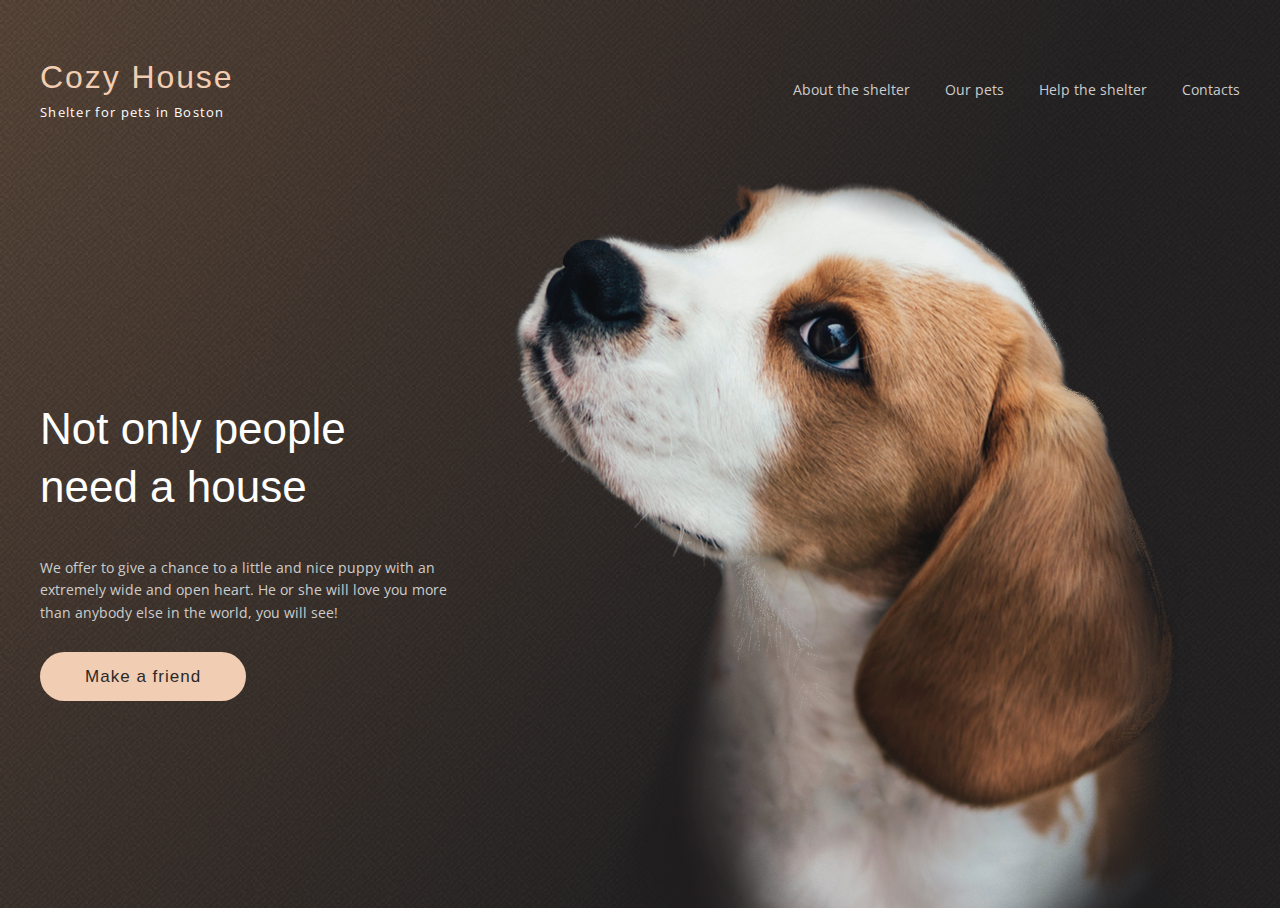
==== shelter/pages/main/index.html @ 11dc2fb2 "init: create basic working files and header" ====
<!DOCTYPE html>
<html lang="en">
<head>
    <meta charset="UTF-8">
    <meta http-equiv="X-UA-Compatible" content="IE=edge">
    <meta name="viewport" content="width=device-width, initial-scale=1.0">
    <title>Document</title>
    <link rel="stylesheet" href="css/main.css">
    <link href="https://fonts.googleapis.com/css2?family=Noto+Sans+Georgian&family=Open+Sans&display=swap" rel="stylesheet">
    <link rel="stylesheet" href="css/fonts/style.css">
    <link rel="stylesheet" href="css/fonts/georgia/georgia-regular.ttf">
</head>
<body>
    <main>
        <section class="header">
            <div class="container">
                <div class="header__up">
                    <div class="header__logo">
                        <h1 class="logo__up">
                            Cozy House
                        </h1>
                        <p>
                            Shelter for pets in Boston
                        </p>
                    </div>
                    <div class="header__nav-bar">
                        <ul class="nav-bar__items">
                            <li class="li__item"><a href="#" class="nav-bar__item">About the shelter</a></li>
                            <li class="li__item"><a href="#" class="nav-bar__item">Our pets</a></li>
                            <li class="li__item"><a href="#" class="nav-bar__item">Help the shelter</a></li>
                            <li class="li__item"><a href="#" class="nav-bar__item reset">Contacts</a></li>
                        </ul>
                    </div>
                </div>
                <div class="header__down">
                    <div class="header__down-left">
                        <h2 class="header__title">
                            Not only people<br> need a house
                        </h2>
                        <div class="header__content">
                            We offer to give a chance to a little and nice puppy with an extremely wide and open heart. He or she will love you more than anybody else in the world, you will see!
                        </div>
                        <div class="header__button">
                            <a href="#" class="header__button-link">
                                Make a friend
                            </a>
                        </div>
                    </div>
                    <div class="header__down-right">
                        <img src="img/main__dog.png" alt="">
                    </div>
                </div>
            </div>
        </section>
    </main>    
<script src="js/script.js"></script>
</body>
</html>
---- shelter/pages/main/css/main.css ----
/* Указываем box sizing */
*,
*::before,
*::after {
  box-sizing: border-box;
}

/* Убираем внутренние отступы */
ul[class],
ol[class] {
  padding: 0;
}
a {
    text-decoration: none;
}
ul li{
  list-style:none;
  padding: 0;
  margin: 0;
}

/* Убираем внешние отступы */
body,
h1,
h2,
h3,
h4,
p,
ul[class],
ol[class],
li,
figure,
figcaption,
blockquote,
dl,
dd {
  margin: 0;
}

/* Выставляем основные настройки по-умолчанию для body */
body {
  min-height: 100vh;
  scroll-behavior: smooth;
  text-rendering: optimizeSpeed;
  line-height: 1.5;
  min-width:320px;
  font-family: 'Open Sans', sans-serif;
  font-weight: 400;
  font-size: 15px;
}

/* Удаляем стандартную стилизацию для всех ul и il, у которых есть атрибут class*/
ul[class],
ol[class] {
  list-style: none;
}

/* Элементы a, у которых нет класса, сбрасываем до дефолтных стилей */
a:not([class]) {
  text-decoration-skip-ink: auto;
}

/* Упрощаем работу с изображениями */
img {
  max-width: 100%;
  display: block;
}

/* Указываем понятную периодичность в потоке данных у article*/
article > * + * {
  margin-top: 1em;
}

/* Наследуем шрифты для инпутов и кнопок */
input,
button,
textarea,
select {
  font: inherit;
}

*{padding:0;margin:0;border:0;}
*,*:before,*:after{-moz-box-sizing:border-box;-webkit-box-sizing:border-box;box-sizing:border-box;}
:focus,:active{outline:none;}
a:focus,a:active{outline:none;}
nav,footer,header,aside{display:block;}
html,body{height:100%;width:100%;font-size:100%;line-height:1;font-size:14px;-ms-text-size-adjust:100%;-moz-text-size-adjust:100%;-webkit-text-size-adjust:100%;}
input,button,textarea{font-family:inherit;}
input::-ms-clear{display:none;}
button{cursor:pointer;}
button::-moz-focus-inner{padding:0;border:0;}
a,a:visited{text-decoration:none;}
a:hover{text-decoration:none;}
ul li{list-style:none;}
img{vertical-align:top;}
h1,h2,h3,h4,h5,h6{font-size:inherit;font-weight:inherit;}
@font-face {
  font-family: 'Georgia';
  src: url(/shelter/pages/main/css/fonts/georgia/georgia-regular.ttf) format('ttf');
  font-weight: 400;
}
.header {
  background: url(../img/start-screen-gradient-background.png) no-repeat center;
  width: 100%;
  -moz-background-size: 100%;
  -webkit-background-size: 100%;
  -o-background-size: 100%;
  background-size: 100% 100%;
}
.container {
  max-width: 1280px;
  margin: 0 auto;
  padding: 0px 40px;
}
.header__up {
  display: flex;
  align-items: center;
  justify-content: space-between;
  padding-top: 60px;
}
.header__logo {
font-size: 13px;
letter-spacing: 0.1em;
line-height: 15px;
color: #fff;
}
h1 {
  padding-bottom: 10px;
}
.logo__up {
  color: #F1CDB3;
  letter-spacing: 0.06em;
  font-size: 32px;
  font-family: 'Georgia', sans-serif;
  line-height: 110%;
}
.header__nav-bar {
}
.nav-bar__item {
  color: #CDCDCD;
  line-height: 24px;
}
.nav-bar__item:hover {
  color: #FAFAFA;
  border-bottom: 1px solid #F1CDB3;
}
.li__item {
  margin-right: 35px;
}
.li__item:last-child {
  margin-right: 0px;
}
.nav-bar__items {
  display: flex;
}
.header__down {
  margin-top: 60px;
  display: flex;
  justify-content: space-between;
  align-items: center;
}
.header__down-left {
  padding-right: 42px;
}
.header__title {
  line-height: 130%;
  color: #fff;
  font-size: 44px;
  font-family: 'Georgia', sans-serif;
}
.header__content {
  color: #CDCDCD;
  line-height: 160%;
  padding: 42px 0px;
}
.header__button-link {
  background-color: #F1CDB3;
  border-radius: 100px;
  padding: 15px 45px;
  font-family: 'Georgia', sans-serif;
  color: #292929;
  font-size: 17px;
  line-height: 130%;
  letter-spacing: 0.06em;
  cursor: pointer;
}
.header__button-link:hover {
  background: #FDDCC4;
}
.header__down-right {
  min-width: 728px;
}
---- shelter/pages/main/css/fonts/style.css ----
@font-face {
  font-family: 'icomoon';
  src:  url('../fonts/icomoon.eot?b6atkm');
  src:  url('../fonts/icomoon.eot?b6atkm#iefix') format('embedded-opentype'),
    url('../fonts/icomoon.ttf?b6atkm') format('truetype'),
    url('../fonts/icomoon.woff?b6atkm') format('woff'),
    url('../fonts/icomoon.svg?b6atkm#icomoon') format('svg');
  font-weight: normal;
  font-style: normal;
  font-display: block;
}

[class^="icon-"]::before, [class*=" icon-"]::before {
  /* use !important to prevent issues with browser extensions that change fonts */
  font-family: 'icomoon' !important;
  speak: never;
  font-style: normal;
  font-weight: normal;
  font-variant: normal;
  text-transform: none;
  line-height: 1;

  /* Better Font Rendering =========== */
  -webkit-font-smoothing: antialiased;
  -moz-osx-font-smoothing: grayscale;
}

.icon-icon-email:before {
  content: "\e900";
  color: #f1cdb3;
}
.icon-icon-marker:before {
  content: "\e901";
  color: #f1cdb3;
}
.icon-icon-phone:before {
  content: "\e902";
  color: #f1cdb3;
}
.icon-fifth:before {
  content: "\e903";
  color: #f1cdb3;
}
.icon-first:before {
  content: "\e904";
  color: #f1cdb3;
}
.icon-four:before {
  content: "\e905";
  color: #f1cdb3;
}
.icon-nine:before {
  content: "\e906";
  color: #f1cdb3;
}
.icon-second:before {
  content: "\e907";
  color: #f1cdb3;
}
.icon-seven:before {
  content: "\e908";
  color: #f1cdb3;
}
.icon-six:before {
  content: "\e909";
  color: #f1cdb3;
}
.icon-third:before {
  content: "\e90a";
  color: #f1cdb3;
}
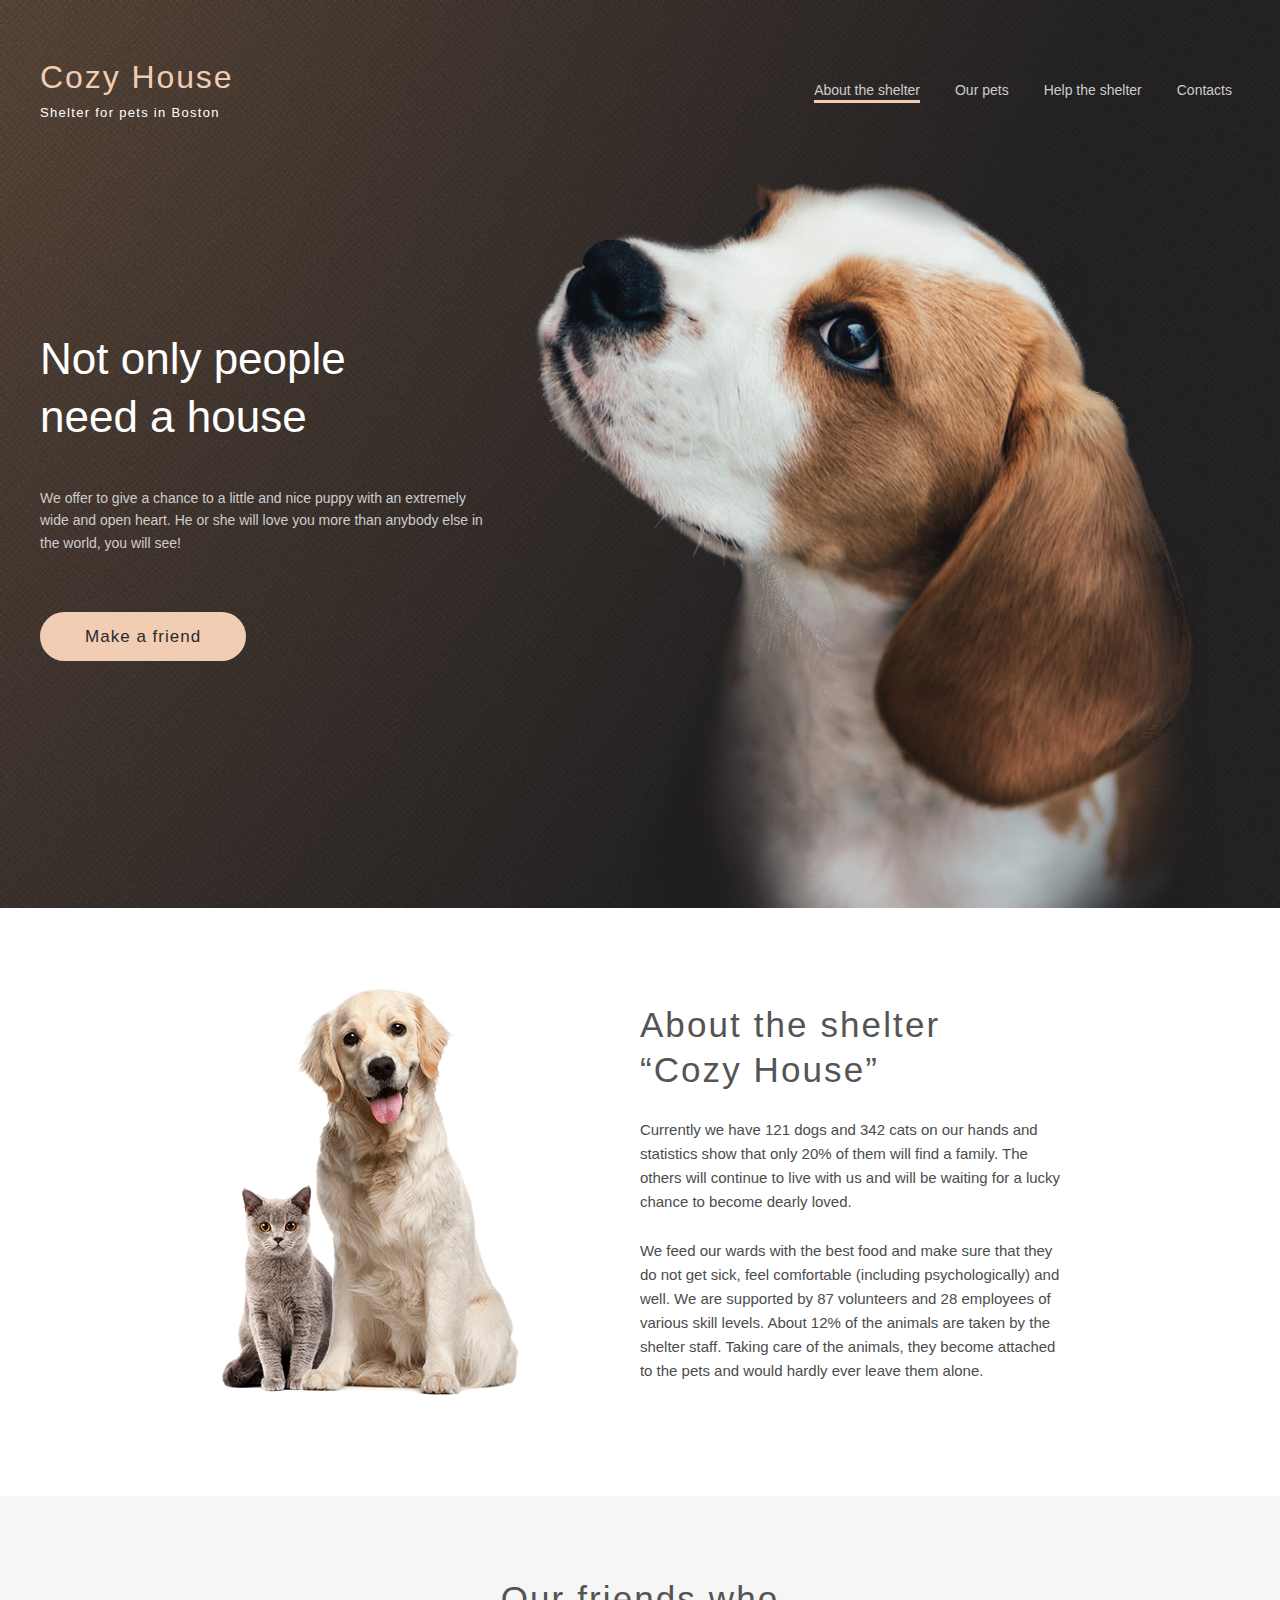
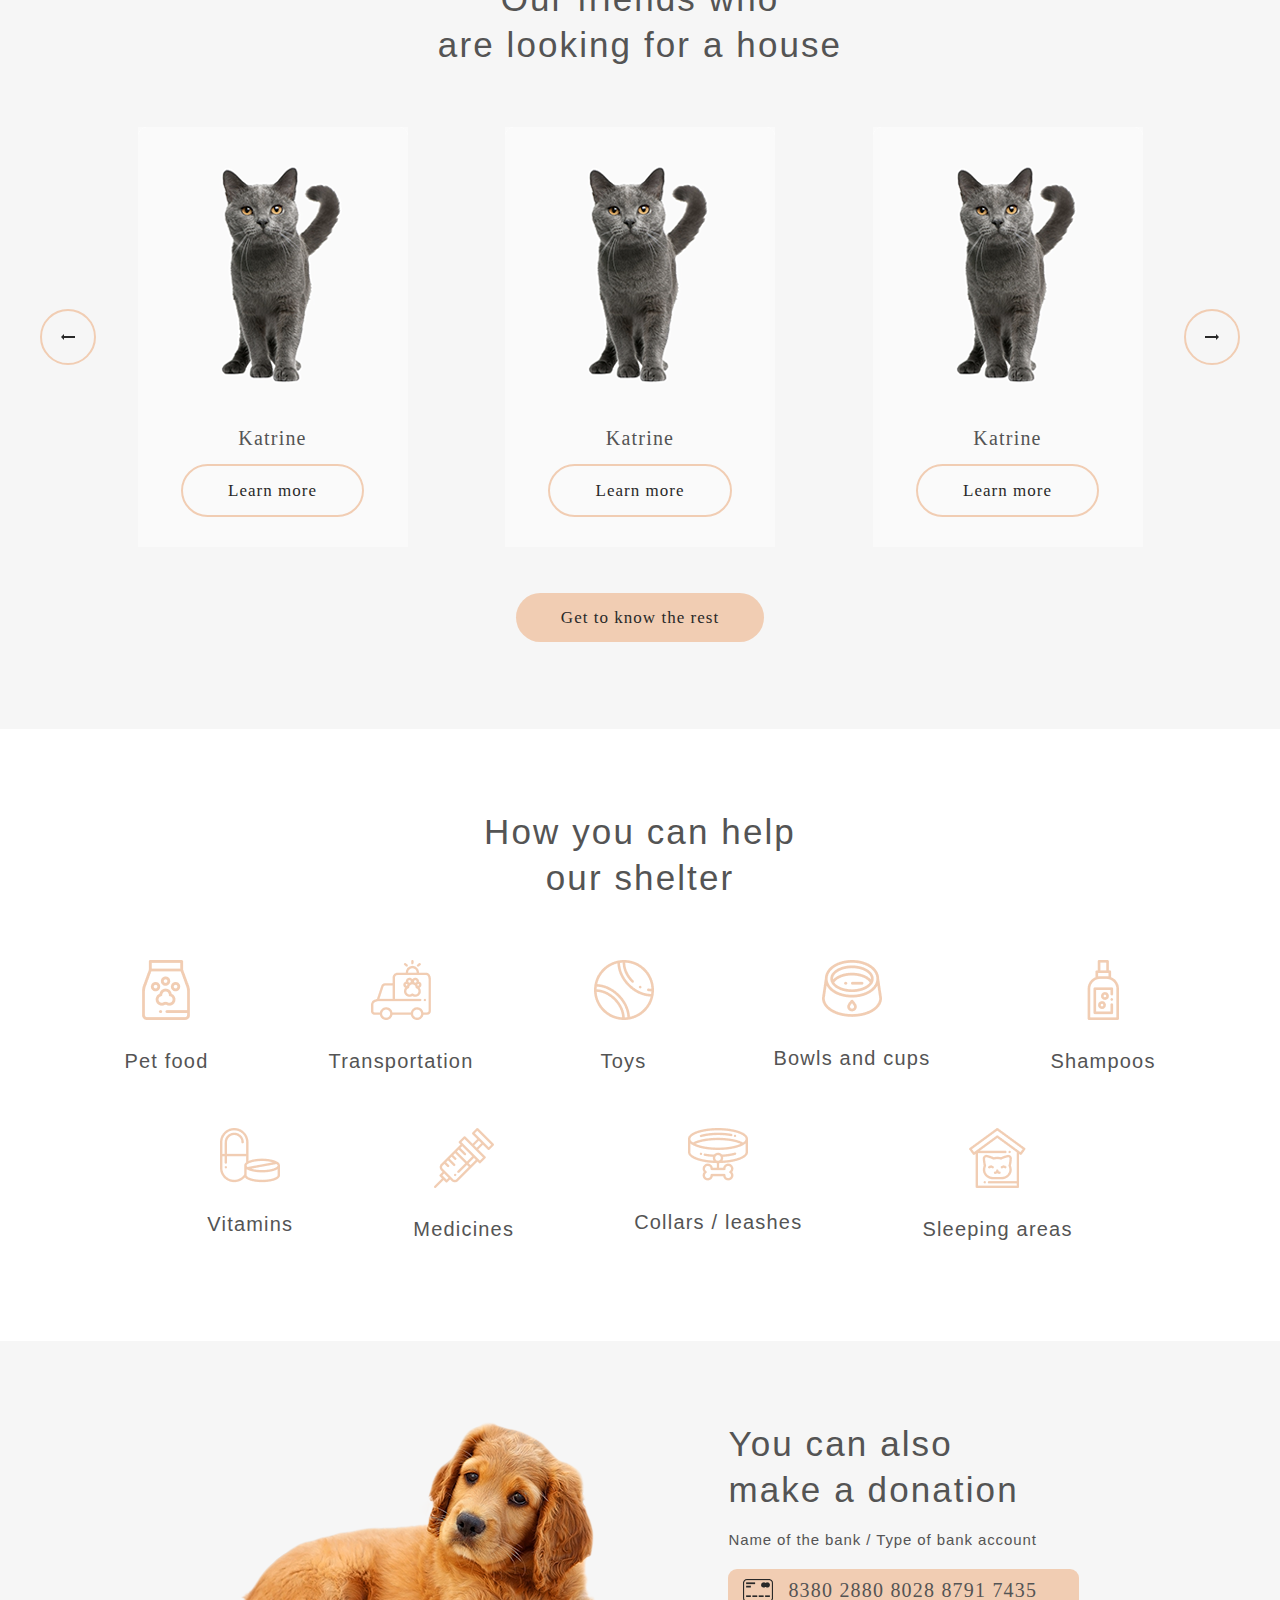
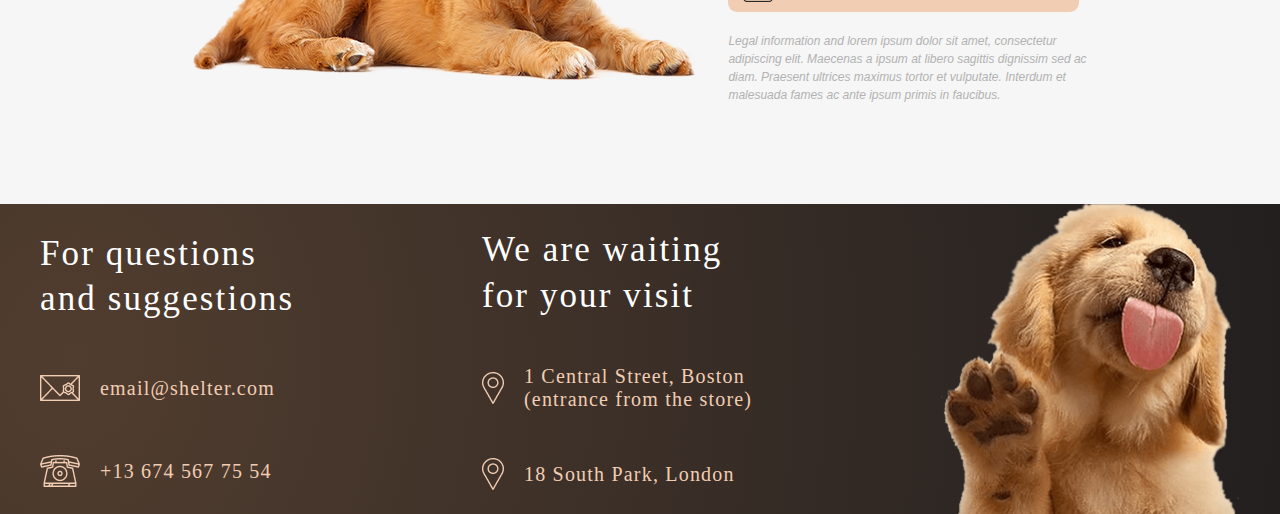
==== commit abc004b2: "feat: add basic page layout" ====
--- a/shelter/pages/main/index.html
+++ b/shelter/pages/main/index.html
@@ -7,8 +7,8 @@
     <title>Document</title>
     <link rel="stylesheet" href="css/main.css">
     <link href="https://fonts.googleapis.com/css2?family=Noto+Sans+Georgian&family=Open+Sans&display=swap" rel="stylesheet">
-    <link rel="stylesheet" href="css/fonts/style.css">
     <link rel="stylesheet" href="css/fonts/georgia/georgia-regular.ttf">
+    <link rel="stylesheet" href="css/fonts/arial/arial-regular.ttf">
 </head>
 <body>
     <main>
@@ -16,19 +16,21 @@
             <div class="container">
                 <div class="header__up">
                     <div class="header__logo">
-                        <h1 class="logo__up">
-                            Cozy House
-                        </h1>
-                        <p>
-                            Shelter for pets in Boston
-                        </p>
+                        <a href="index.html">
+                            <h1 class="logo__up">
+                                Cozy House
+                            </h1>
+                            <p class="logo__bottom">
+                                Shelter for pets in Boston
+                            </p>
+                        </a>
                     </div>
                     <div class="header__nav-bar">
                         <ul class="nav-bar__items">
-                            <li class="li__item"><a href="#" class="nav-bar__item">About the shelter</a></li>
+                            <li class="li__item"><a href="index.html" class="nav-bar__item first">About the shelter</a></li>
                             <li class="li__item"><a href="#" class="nav-bar__item">Our pets</a></li>
-                            <li class="li__item"><a href="#" class="nav-bar__item">Help the shelter</a></li>
-                            <li class="li__item"><a href="#" class="nav-bar__item reset">Contacts</a></li>
+                            <li class="li__item"><a href="#help" class="nav-bar__item">Help the shelter</a></li>
+                            <li class="li__item"><a href="#footer" class="nav-bar__item reset">Contacts</a></li>
                         </ul>
                     </div>
                 </div>
@@ -41,7 +43,7 @@
                             We offer to give a chance to a little and nice puppy with an extremely wide and open heart. He or she will love you more than anybody else in the world, you will see!
                         </div>
                         <div class="header__button">
-                            <a href="#" class="header__button-link">
+                            <a href="#our-friends" class="header__button-link">
                                 Make a friend
                             </a>
                         </div>
@@ -52,7 +54,228 @@
                 </div>
             </div>
         </section>
-    </main>    
+        <section class="about">
+            <div class="container">
+                <div class="about__wrapper">
+                    <div class="about__left">
+                        <img src="img/about__dog.png" alt="">
+                    </div>
+                    <div class="about__right">
+                        <h3 class="about__title">
+                            About the shelter<br> “Cozy House”
+                        </h3>
+                        <div class="about__first-text text">
+                            Currently we have 121 dogs and 342 cats on our hands and<br>
+                             statistics show that only 20% of them will find a family. The<br>
+                             others will continue to live with us and will be waiting for a lucky<br>
+                              chance to become dearly loved.
+                        </div>
+                        <div class="about__second-text text">
+                            We feed our wards with the best food and make sure that they<br>
+                             do not get sick, feel comfortable (including psychologically) and<br>
+                              well. We are supported by 87 volunteers and 28 employees of<br>
+                               various skill levels. About 12% of the animals are taken by the<br>
+                                shelter staff. Taking care of the animals, they become attached<br>
+                                to the pets and would hardly ever leave them alone.
+                        </div>
+                    </div>
+                </div>
+            </div>
+        </section>
+        <section class="our-friends" id="our-friends">
+            <div class="container">
+                <h3 class="our-friends__title">
+                    Our friends who<br>
+                    are looking for a house
+                </h3>
+                <div class="our-friends__slider">
+                    <div class="arrow-right">
+                        <img src="img/Arrow-left.png" alt="">
+                    </div>
+                    <div class="arrow-left">
+                        <img src="img/Arrow-left.png" alt="">
+                    </div>
+                    <div class="slider__item">
+                        <img src="img/slider/slider__elem-cat.png" alt="">
+                        <p class="slider__name">
+                            Katrine
+                        </p>
+                        <div class="slider__button-wrapper">
+                            <a href="#" class="slider__button">Learn more</a>
+                        </div>
+                    </div>
+                    <div class="slider__item">
+                        <img src="img/slider/slider__elem-cat.png" alt="">
+                        <p class="slider__name">
+                            Katrine
+                        </p>
+                        <div class="slider__button-wrapper">
+                            <a href="#" class="slider__button">Learn more</a>
+                        </div>
+                    </div>
+                    <div class="slider__item">
+                        <img src="img/slider/slider__elem-cat.png" alt="">
+                        <p class="slider__name">
+                            Katrine
+                        </p>
+                        <div class="slider__button-wrapper">
+                            <a href="#" class="slider__button">Learn more</a>
+                        </div>
+                    </div>
+                </div>
+                <div class="our-friends__button">
+                    <a href="#" class="our-friends__button-custom">Get to know the rest</a>
+                </div>
+            </div>
+        </section>
+        <section class="help" id="help">
+            <div class="container">
+                <h3 class="help__title">
+                    How you can help<br>
+                    our shelter
+                </h3>
+                <div class="help__grid-items">
+                    <div class="help__grid-item">
+                        <div class="help__item">
+                            <img src="img/grid__items/1.png" alt="">
+                        </div>
+                        <div class="help__text">
+                            Pet food
+                        </div>
+                    </div>
+                    <div class="help__grid-item">
+                        <div class="help__item">
+                            <img src="img/grid__items/2.png" alt="">
+                        </div>
+                        <div class="help__text">
+                            Transportation
+                        </div>
+                    </div>
+                    <div class="help__grid-item">
+                        <div class="help__item">
+                            <img src="img/grid__items/3.png" alt="">
+                        </div>
+                        <div class="help__text">
+                            Toys
+                        </div>
+                    </div>
+                    <div class="help__grid-item">
+                        <div class="help__item">
+                            <img src="img/grid__items/4.png" alt="">
+                        </div>
+                        <div class="help__text">
+                            Bowls and cups
+                        </div>
+                    </div>
+                    <div class="help__grid-item">
+                        <div class="help__item">
+                            <img src="img/grid__items/5.png" alt="">
+                        </div>
+                        <div class="help__text">
+                            Shampoos
+                        </div>
+                    </div>
+                    <div class="help__grid-item">
+                        <div class="help__item">
+                            <img src="img/grid__items/6.png" alt="">
+                        </div>
+                        <div class="help__text">
+                            Vitamins
+                        </div>
+                    </div>
+                    <div class="help__grid-item">
+                        <div class="help__item">
+                            <img src="img/grid__items/7.png" alt="">
+                        </div>
+                        <div class="help__text">
+                            Medicines
+                        </div>
+                    </div>
+                    <div class="help__grid-item">
+                        <div class="help__item">
+                            <img src="img/grid__items/8.png" alt="">
+                        </div>
+                        <div class="help__text">
+                            Collars / leashes
+                        </div>
+                    </div>
+                    <div class="help__grid-item">
+                        <div class="help__item">
+                            <img src="img/grid__items/9.png" alt="">
+                        </div>
+                        <div class="help__text">
+                            Sleeping areas
+                        </div>
+                    </div>
+                </div>
+            </div>
+        </section>
+        <section class="addition">
+            <div class="container">
+                <div class="addition__wrapper">
+                    <div class="addition__left">
+                        <img src="img/donation__dog.png" alt="">
+                    </div>
+                    <div class="addition__right">
+                        <h3 class="addition__title">
+                            You can also<br>
+                             make a donation
+                        </h3>
+                        <div class="addition__bank-name">
+                            Name of the bank / Type of bank account
+                        </div>
+                        <div class="addition__card-number">
+                            <img src="img/credit-card.png" alt="">
+                            <a href="##" class="credit-card">8380 2880 8028 8791 7435</a>
+                        </div>
+                        <div class="addition__bottom">
+                            Legal information and lorem ipsum dolor sit amet, consectetur<br>
+                             adipiscing elit. Maecenas a ipsum at libero sagittis dignissim sed ac<br>
+                              diam. Praesent ultrices maximus tortor et vulputate. Interdum et<br>
+                               malesuada fames ac ante ipsum primis in faucibus.
+                        </div>
+                    </div>
+                </div>
+            </div>
+        </section>
+    </main>   
+    <footer>
+        <div class="footer__container" id="footer">
+            <div class="container">
+                <div class="footer__wrapper">
+                    <div class="footer__left">
+                        <h3 class="footer__left-title">
+                            For questions<br> and suggestions
+                        </h3>
+                        <div class="footer__left-email">
+                            <a href="mailto:email@shelter.com"><img src="img/footer/mail.png" alt=""></a>
+                            <a href="mailto:email@shelter.com" class="footer__mail">email@shelter.com</a>
+                        </div>
+                        <div class="footer__left-phone">
+                            <a href="tel:+136745677554"><img src="img/footer/phone.png" alt=""></a>
+                            <a href="tel:+136745677554" class="footer__phone-number">+13 674 567 75 54</a>
+                        </div>
+                    </div>
+                    <div class="footer__center">
+                        <h3 class="footer__left-title">
+                            We are waiting<br> for your visit
+                        </h3>
+                        <div class="footer__center-location">
+                            <a href="https://www.google.com.ua/maps/place/36179+%D0%91%D0%B5%D0%B1%D1%80%D0%B0,+%D0%93%D0%B5%D1%80%D0%BC%D0%B0%D0%BD%D0%B8%D1%8F/@50.9766689,9.7423134,12z/data=!3m1!4b1!4m5!3m4!1s0x47a4aa35ad3b3069:0x822942ff510ea21d!8m2!3d50.9688842!4d9.7973417?hl=ru"><img src="img/footer/pin.png" alt=""></a>
+                            <a href="https://www.google.com.ua/maps/place/36179+%D0%91%D0%B5%D0%B1%D1%80%D0%B0,+%D0%93%D0%B5%D1%80%D0%BC%D0%B0%D0%BD%D0%B8%D1%8F/@50.9766689,9.7423134,12z/data=!3m1!4b1!4m5!3m4!1s0x47a4aa35ad3b3069:0x822942ff510ea21d!8m2!3d50.9688842!4d9.7973417?hl=ru" class="footer__location">1 Central Street, Boston<br> (entrance from the store)</a>
+                        </div>
+                        <div class="footer__center-location">
+                            <a href="https://www.google.com.ua/maps/place/36179+%D0%91%D0%B5%D0%B1%D1%80%D0%B0,+%D0%93%D0%B5%D1%80%D0%BC%D0%B0%D0%BD%D0%B8%D1%8F/@50.9766689,9.7423134,12z/data=!3m1!4b1!4m5!3m4!1s0x47a4aa35ad3b3069:0x822942ff510ea21d!8m2!3d50.9688842!4d9.7973417?hl=ru"><img src="img/footer/pin.png" alt=""></a>
+                            <a href="https://www.google.com.ua/maps/place/36179+%D0%91%D0%B5%D0%B1%D1%80%D0%B0,+%D0%93%D0%B5%D1%80%D0%BC%D0%B0%D0%BD%D0%B8%D1%8F/@50.9766689,9.7423134,12z/data=!3m1!4b1!4m5!3m4!1s0x47a4aa35ad3b3069:0x822942ff510ea21d!8m2!3d50.9688842!4d9.7973417?hl=ru" class="footer__location">18 South Park, London </a>
+                        </div>
+                    </div>
+                    <div class="footer__right">
+                        <img src="img/footer/footer__dog.png" alt="">
+                    </div>
+                </div>
+            </div>
+        </div>
+    </footer> 
 <script src="js/script.js"></script>
 </body>
 </html>--- a/shelter/pages/main/css/main.css
+++ b/shelter/pages/main/css/main.css
@@ -44,7 +44,7 @@
   text-rendering: optimizeSpeed;
   line-height: 1.5;
   min-width:320px;
-  font-family: 'Open Sans', sans-serif;
+  font-family: 'Arial', sans-serif;
   font-weight: 400;
   font-size: 15px;
 }
@@ -99,6 +99,11 @@
   src: url(/shelter/pages/main/css/fonts/georgia/georgia-regular.ttf) format('ttf');
   font-weight: 400;
 }
+@font-face {
+  font-family: 'Arial';
+  src: url(/shelter/pages/main/css/fonts/arial/arial-regular.ttf) format('ttf');
+  font-weight: 400;
+}
 .header {
   background: url(../img/start-screen-gradient-background.png) no-repeat center;
   width: 100%;
@@ -119,6 +124,11 @@
   padding-top: 60px;
 }
 .header__logo {
+
+cursor: pointer;
+}
+.logo__bottom {
+  font-family: 'Arial', sans-serif;
 font-size: 13px;
 letter-spacing: 0.1em;
 line-height: 15px;
@@ -135,15 +145,21 @@
   line-height: 110%;
 }
 .header__nav-bar {
+  margin-right: 8px;
 }
 .nav-bar__item {
   color: #CDCDCD;
   line-height: 24px;
+  padding-bottom: 2px;
 }
 .nav-bar__item:hover {
   color: #FAFAFA;
-  border-bottom: 1px solid #F1CDB3;
-}
+  border-bottom: 3px solid #F1CDB3;
+}
+.first {
+  border-bottom: 3px solid #F1CDB3;
+}
+
 .li__item {
   margin-right: 35px;
 }
@@ -161,6 +177,7 @@
 }
 .header__down-left {
   padding-right: 42px;
+  margin-bottom: 110px;
 }
 .header__title {
   line-height: 130%;
@@ -186,7 +203,285 @@
 }
 .header__button-link:hover {
   background: #FDDCC4;
+  transition: 0.5s ease-out;
+}
+.header__button {
+  padding-top: 30px;
 }
 .header__down-right {
   min-width: 728px;
+  margin-right: -20px;
+}
+
+/* section about */
+.about {
+  padding-top: 80px;
+  padding-bottom: 100px;
+}
+
+.about__wrapper {
+  display: flex;
+  justify-content: center;
+    align-items: center;
+}
+h3 {
+  font-size: 35px;
+  letter-spacing: 0.06em;
+  line-height: 130%;
+  color: #545454;
+  font-family: 'Georgia', sans-serif;
+}
+.about__left {
+  margin-right: 120px;
+}
+.about__right {
+}
+.about__title {
+  margin-bottom: 25px;
+}
+.text {
+  font-size: 15px;
+  line-height: 160%;
+  color: #4C4C4C;
+} 
+.about__first-text {
+  padding-bottom: 25px;
+}
+.about__second-text {
+}
+
+/* help */
+.help {
+  padding: 80px 0px 100px 0px;
+  text-align: center;
+}
+.container {
+}
+.help__title {
+  padding-bottom: 60px;
+}
+.help__grid-items {
+  display: flex;
+  flex-wrap: wrap;
+  justify-content: center;
+  column-gap: 120px;
+  row-gap: 55px;
+}
+.help__grid-item {
+  display: flex;
+  flex-direction: column;
+  align-items: center;
+}
+.help__item {
+  padding-bottom: 30px;
+}
+.help__text {
+  font-family: 'Georgia', sans-serif;
+  font-size: 20px;
+  color: #545454;
+  line-height: 115%;
+  letter-spacing: 0.06em;
+}
+/* addition */
+.addition {
+  padding: 80px 0px 100px 0px;
+  background-color: #F6F6F6;
+}
+.addition__wrapper {
+  display: flex;
+  justify-content: center;
+}
+.addition__left {
+  margin-right: 30px;
+  min-width: 505px;
+}
+.addition__right {
+}
+.addition__title {
+  margin-bottom: 20px;
+}
+.addition__bank-name {
+  letter-spacing: 0.06em;
+  color: #545454;
+  font-size: 15px;
+line-height: 110%;
+font-family: 'Georgia', sans-serif;
+margin-bottom: 20px;
+}
+.addition__card-number {
+  display: flex;
+  align-items: center;
+  background-color: #F1CDB3;
+  border-radius: 9px;
+  padding: 10px 15px;
+  max-width: 351px;
+}
+.credit-card {
+  letter-spacing: 0.06em;
+  color: #545454;
+  font-family: 'Georgia';
+  margin-left: 15px;
+  font-size: 20px;
+}
+.addition__bottom {
+  font-style: italic;
+  color: #B2B2B2;
+  margin-top: 20px;
+  font-size: 12px;
+line-height: 18px;
+}
+/* footer */
+.footer__container {
+  background: url(noise_lines_transparent@2X.png), radial-gradient(110.67% 538.64% at 5.73% 50%, #513D2F 0%, #1A1A1C 100%) /* warning: gradient uses a rotation that is not supported by CSS and may not behave as expected */, #211F20;
+}
+
+.footer__wrapper {
+  display: flex;
+  justify-content: space-between;
+}
+.footer__left {
+  display: flex;
+  flex-direction: column;
+  justify-content: space-around;
+}
+.footer__left-title {
+  color: #fff;
+  font-family: 'Georgia';
+}
+.footer__left-email {
+  display: flex;
+  align-items: center;
+}
+.footer__mail {
+  font-family: 'Georgia';
+  font-size: 20px;
+line-height: 115%;
+color: #F1CDB3;
+letter-spacing: 0.06em;
+margin-left: 20px;
+}
+.footer__left-phone {
+  display: flex;
+  align-items: center;
+}
+.footer__phone-number {
+  font-family: 'Georgia';
+  margin-left: 20px;
+  font-size: 20px;
+line-height: 115%;
+color: #F1CDB3;
+letter-spacing: 0.06em;
+}
+.footer__center {
+  display: flex;
+  flex-direction: column;
+  justify-content: space-around;
+}
+.footer__center-location {
+  display: flex;
+  align-items: center;
+}
+.footer__location {
+  font-size: 20px;
+  font-family: 'Georgia';
+line-height: 115%;
+letter-spacing: 0.06em;
+margin-left: 20px;
+color: #F1CDB3;
+}
+.footer__right {
+  min-width: 300px;
+}
+/* slider */ 
+.our-friends {
+  background-color: #F6F6F6;
+}
+
+.our-friends__title {
+  text-align: center;
+  padding: 80px 0px 60px 0px;
+}
+
+.our-friends__button {
+  text-align: center;
+  padding: 60px 0px 100px 0px;
+}
+.our-friends__button-custom {
+  font-size: 17px;
+line-height: 130%;
+letter-spacing: 0.06em;
+color: #292929;
+font-family: 'Georgia';
+padding: 15px 45px;
+background-color: #F1CDB3;
+border-radius: 100px;
+}
+.our-friends__button-custom:hover {
+  background: #FDDCC4;
+  transition: 0.5s ease-in;
+}
+/* slider */
+
+.our-friends__slider {
+  display: flex;
+  align-items: center;
+  position: relative;
+  justify-content: space-evenly;
+}
+.arrow-right {
+  position: absolute;
+  transform: rotate(180deg);
+  right: 0;
+  border-radius: 100px;
+  border: 2px solid #F1CDB3;
+  padding: 23px 19px;
+  cursor: pointer;
+}
+.arrow-left {
+  position: absolute;
+  left: 0;
+  border-radius: 100px;
+  border: 2px solid #F1CDB3;
+  padding: 23px 19px;
+  cursor: pointer;
+}
+.arrow-left:hover, .arrow-right:hover {
+  background-color: #FDDCC4;
+  transition: 0.5s ease-in;
+}
+.slider__item {
+  display: flex;
+  flex-direction: column;
+  align-items: center;
+  background-color: #FAFAFA;
+  cursor: pointer;
+}
+.slider__item:hover .slider__button {
+  background-color: #FDDCC4;
+  transition: 0.5s ease-out;
+}
+.slider__name {
+  letter-spacing: 0.06em;
+  color: #545454;
+  font-family: 'Georgia';
+  font-size: 20px;
+line-height: 23px;
+padding: 30px 0px;
+}
+.slider__button {
+  padding: 15px 45px;
+  border: 2px solid #F1CDB3;
+  border-radius: 100px;
+  color: #292929;
+  letter-spacing: 0.06em;
+  font-size: 17px;
+  line-height: 130%;
+  font-family: 'Georgia';
+}
+.slider__button:hover {
+  background-color: #FDDCC4;
+  transition: 0.5s ease-out;
+}
+.slider__button-wrapper {
+  padding-bottom: 45px;
 }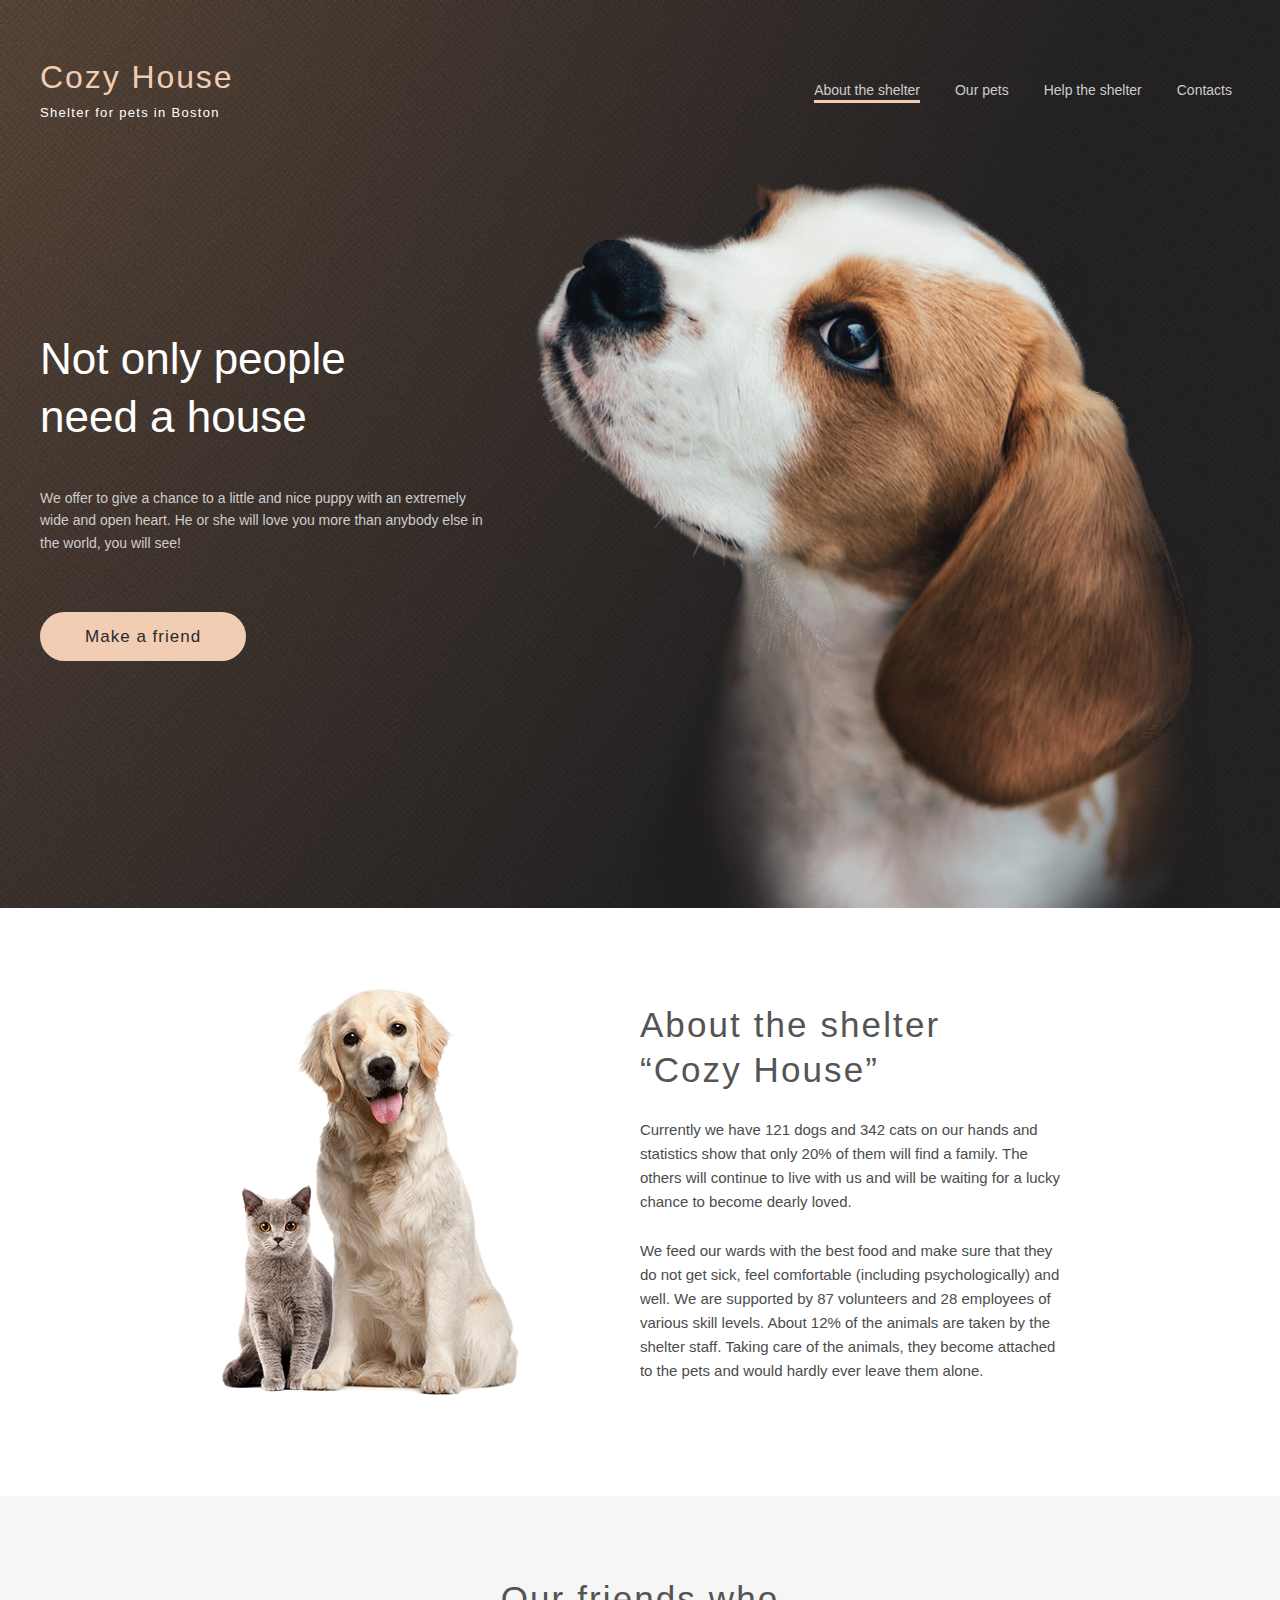
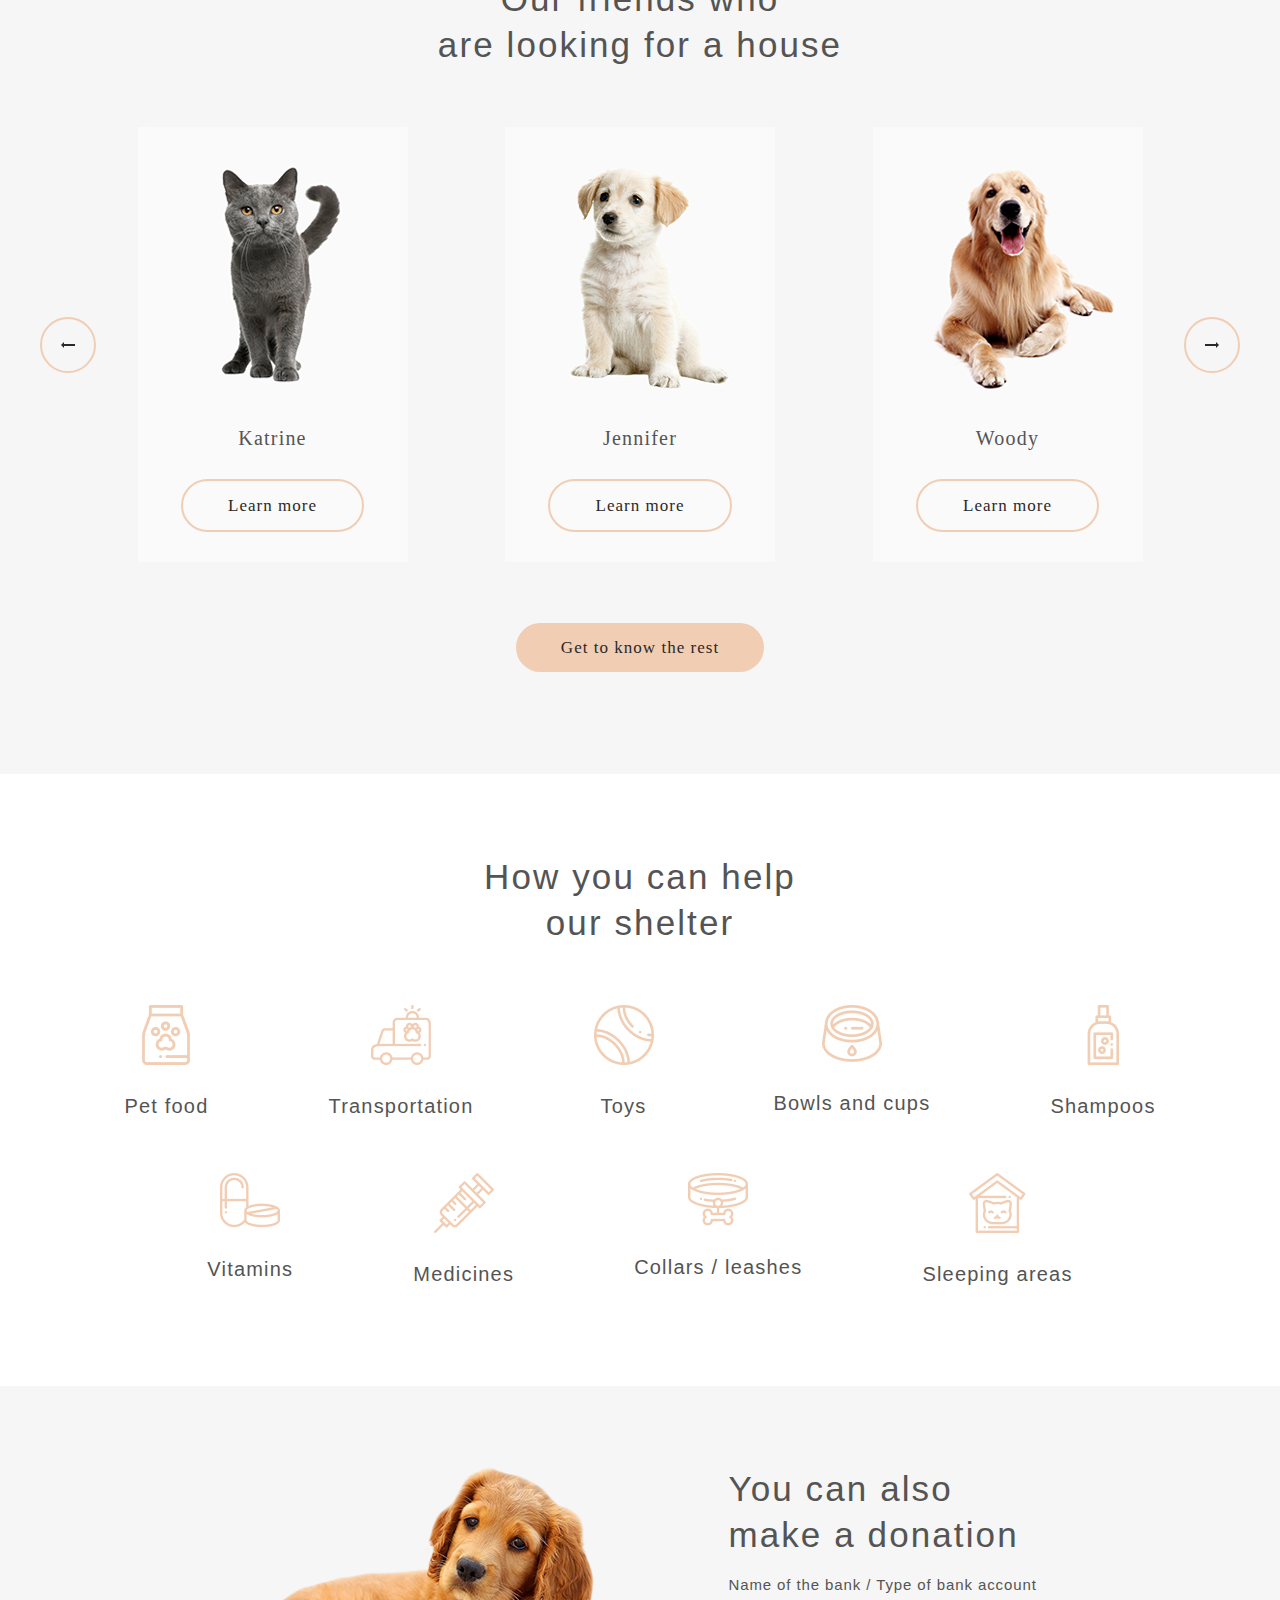
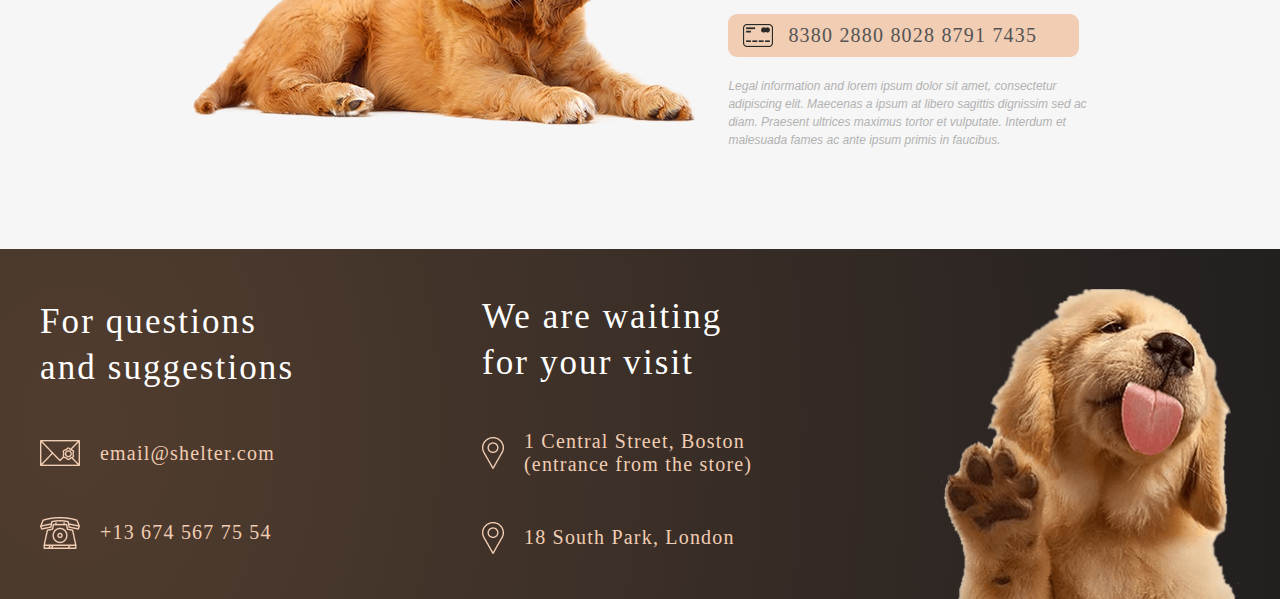
==== commit 23ac0f3e: "feat: add Our Pets page" ====
--- a/shelter/pages/main/index.html
+++ b/shelter/pages/main/index.html
@@ -28,7 +28,7 @@
                     <div class="header__nav-bar">
                         <ul class="nav-bar__items">
                             <li class="li__item"><a href="index.html" class="nav-bar__item first">About the shelter</a></li>
-                            <li class="li__item"><a href="#" class="nav-bar__item">Our pets</a></li>
+                            <li class="li__item"><a href="../pets/Our Pets.html" class="nav-bar__item">Our pets</a></li>
                             <li class="li__item"><a href="#help" class="nav-bar__item">Help the shelter</a></li>
                             <li class="li__item"><a href="#footer" class="nav-bar__item reset">Contacts</a></li>
                         </ul>
@@ -105,18 +105,18 @@
                         </div>
                     </div>
                     <div class="slider__item">
-                        <img src="img/slider/slider__elem-cat.png" alt="">
+                        <img src="img/slider/slider__elem-dog.png" alt="">
                         <p class="slider__name">
-                            Katrine
+                            Jennifer
                         </p>
                         <div class="slider__button-wrapper">
                             <a href="#" class="slider__button">Learn more</a>
                         </div>
                     </div>
                     <div class="slider__item">
-                        <img src="img/slider/slider__elem-cat.png" alt="">
+                        <img src="img/slider/slider__elem-dog2.png" alt="">
                         <p class="slider__name">
-                            Katrine
+                            Woody
                         </p>
                         <div class="slider__button-wrapper">
                             <a href="#" class="slider__button">Learn more</a>
@@ -124,7 +124,7 @@
                     </div>
                 </div>
                 <div class="our-friends__button">
-                    <a href="#" class="our-friends__button-custom">Get to know the rest</a>
+                    <a href="../pets/Our Pets.html" class="our-friends__button-custom">Get to know the rest</a>
                 </div>
             </div>
         </section>
--- a/shelter/pages/main/css/main.css
+++ b/shelter/pages/main/css/main.css
@@ -159,10 +159,13 @@
 .first {
   border-bottom: 3px solid #F1CDB3;
 }
-
+.first:hover {
+  color: #CDCDCD;
+}
 .li__item {
   margin-right: 35px;
 }
+
 .li__item:last-child {
   margin-right: 0px;
 }
@@ -338,11 +341,12 @@
 .footer__wrapper {
   display: flex;
   justify-content: space-between;
+  
 }
 .footer__left {
   display: flex;
   flex-direction: column;
-  justify-content: space-around;
+  justify-content: space-evenly;
 }
 .footer__left-title {
   color: #fff;
@@ -375,7 +379,7 @@
 .footer__center {
   display: flex;
   flex-direction: column;
-  justify-content: space-around;
+  justify-content: space-evenly;
 }
 .footer__center-location {
   display: flex;
@@ -391,6 +395,7 @@
 }
 .footer__right {
   min-width: 300px;
+  padding-top: 40px;
 }
 /* slider */ 
 .our-friends {
@@ -404,7 +409,7 @@
 
 .our-friends__button {
   text-align: center;
-  padding: 60px 0px 100px 0px;
+  padding: 75px 0px 115px 0px;
 }
 .our-friends__button-custom {
   font-size: 17px;
@@ -466,7 +471,7 @@
   font-family: 'Georgia';
   font-size: 20px;
 line-height: 23px;
-padding: 30px 0px;
+padding: 30px 0px 0px 0px;
 }
 .slider__button {
   padding: 15px 45px;
@@ -483,5 +488,6 @@
   transition: 0.5s ease-out;
 }
 .slider__button-wrapper {
-  padding-bottom: 45px;
+  padding: 45px 0px;
+
 }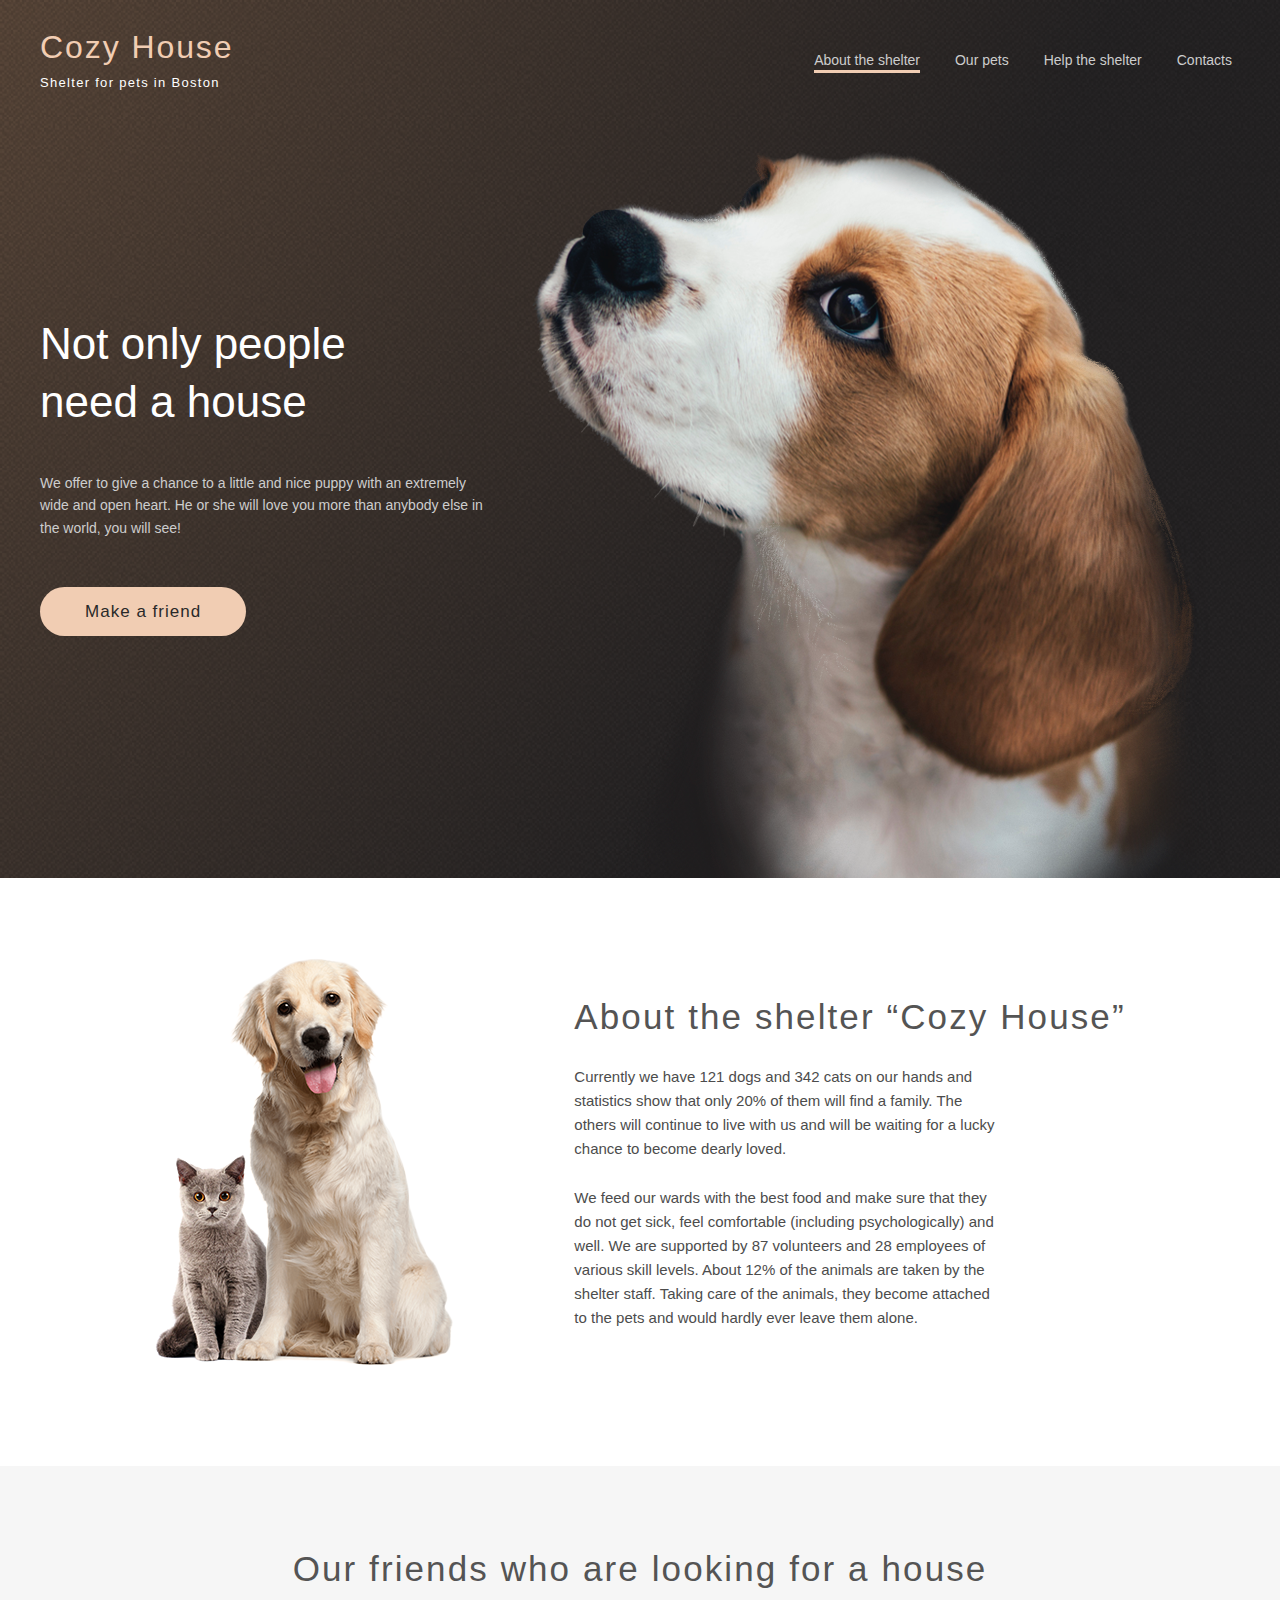
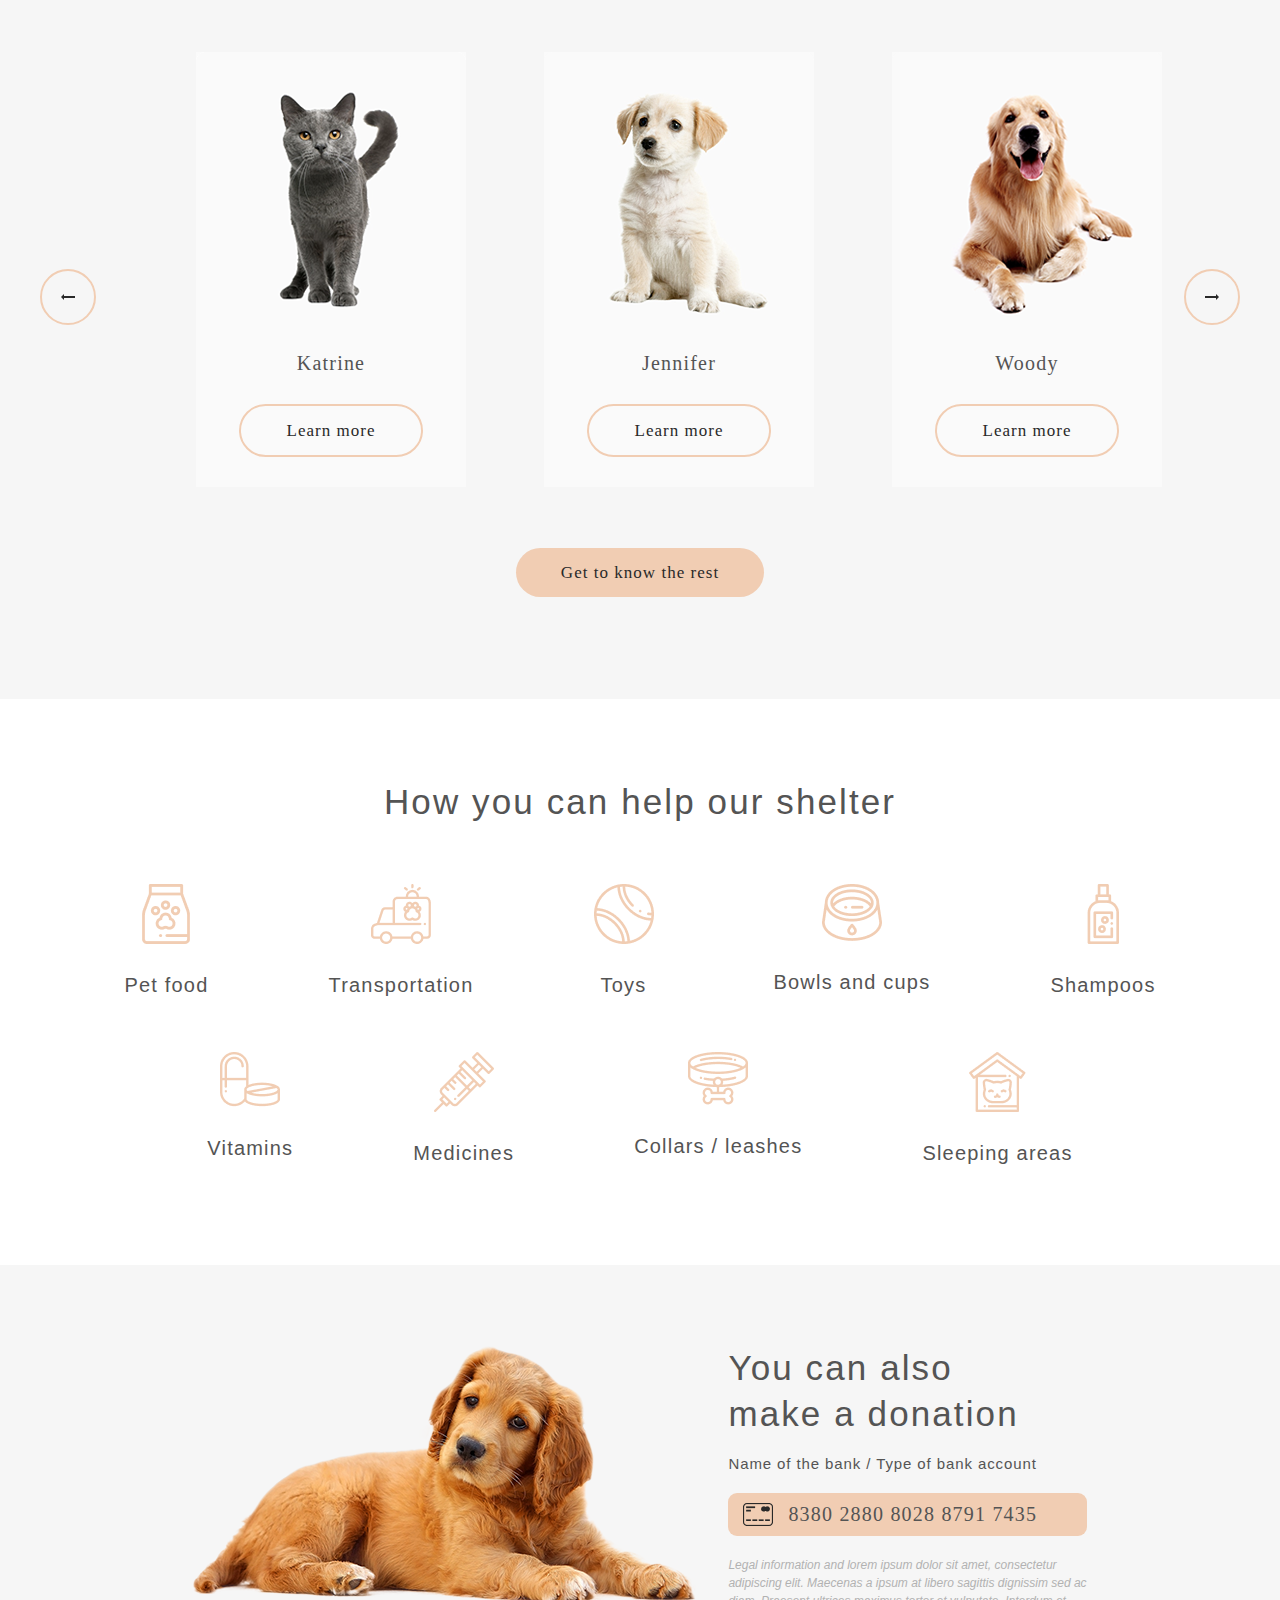
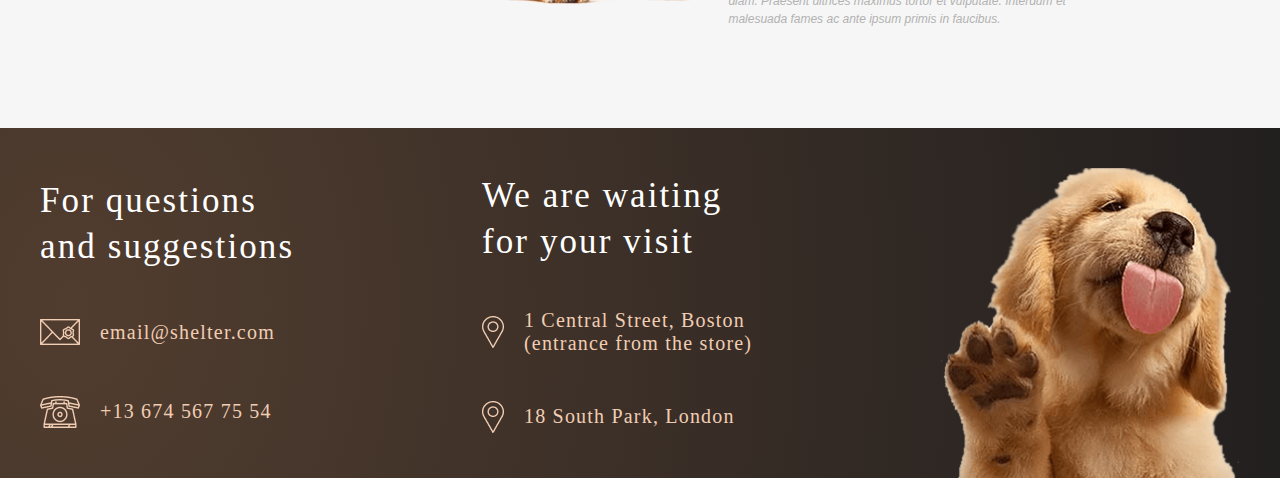
==== commit 34e45531: "feat: add adaptive" ====
--- a/shelter/pages/main/index.html
+++ b/shelter/pages/main/index.html
@@ -11,8 +11,11 @@
     <link rel="stylesheet" href="css/fonts/arial/arial-regular.ttf">
 </head>
 <body>
-    <main>
+    <main class="main">
         <section class="header">
+            <div class="burger">
+                <span class="burger-line"></span> 
+             </div>
             <div class="container">
                 <div class="header__up">
                     <div class="header__logo">
@@ -29,8 +32,8 @@
                         <ul class="nav-bar__items">
                             <li class="li__item"><a href="index.html" class="nav-bar__item first">About the shelter</a></li>
                             <li class="li__item"><a href="../pets/Our Pets.html" class="nav-bar__item">Our pets</a></li>
-                            <li class="li__item"><a href="#help" class="nav-bar__item">Help the shelter</a></li>
-                            <li class="li__item"><a href="#footer" class="nav-bar__item reset">Contacts</a></li>
+                            <li class="li__item close-burger"><a href="#help" class="nav-bar__item">Help the shelter</a></li>
+                            <li class="li__item close-burger"><a href="#footer" class="nav-bar__item reset">Contacts</a></li>
                         </ul>
                     </div>
                 </div>
@@ -49,10 +52,55 @@
                         </div>
                     </div>
                     <div class="header__down-right">
-                        <img src="img/main__dog.png" alt="">
-                    </div>
-                </div>
-            </div>
+                        <img src="img/main__dog.png" class="dog-picture" alt="">
+                    </div>
+                </div>
+            </div>
+        </section>
+        <section class="header hidden header__copy">
+            <div class="container">
+                <div class="header__up">
+                    <div class="header__logo header__logo-copy">
+                        <a href="index.html">
+                            <h1 class="logo__up">
+                                Cozy House
+                            </h1>
+                            <p class="logo__bottom">
+                                Shelter for pets in Boston
+                            </p>
+                        </a>
+                    </div>
+                    <div class="header__nav-bar">
+                        <ul class="nav-bar__items">
+                            <li class="li__item"><a href="index.html" class="nav-bar__item first">About the shelter</a></li>
+                            <li class="li__item"><a href="../pets/Our Pets.html" class="nav-bar__item">Our pets</a></li>
+                            <li class="li__item"><a href="#help" class="nav-bar__item">Help the shelter</a></li>
+                            <li class="li__item"><a href="#footer" class="nav-bar__item reset">Contacts</a></li>
+                        </ul>
+                    </div>
+                </div>
+                <div class="header__down">
+                    <div class="header__down-left">
+                        <h2 class="header__title">
+                            Not only people<br> need a house
+                        </h2>
+                        <div class="header__content">
+                            We offer to give a chance to a little and nice puppy with an extremely wide and open heart. He or she will love you more than anybody else in the world, you will see!
+                        </div>
+                        <div class="header__button">
+                            <a href="#our-friends" class="header__button-link">
+                                Make a friend
+                            </a>
+                        </div>
+                    </div>
+                    <div class="header__down-right">
+                        <img src="img/main__dog.png" class="dog-picture" alt="">
+                    </div>
+                </div>
+            </div>
+        </section>
+        <section class="wrapper-grey hidden">
+
         </section>
         <section class="about">
             <div class="container">
@@ -62,7 +110,7 @@
                     </div>
                     <div class="about__right">
                         <h3 class="about__title">
-                            About the shelter<br> “Cozy House”
+                            About the shelter “Cozy House”
                         </h3>
                         <div class="about__first-text text">
                             Currently we have 121 dogs and 342 cats on our hands and<br>
@@ -85,15 +133,17 @@
         <section class="our-friends" id="our-friends">
             <div class="container">
                 <h3 class="our-friends__title">
-                    Our friends who<br>
+                    Our friends who
                     are looking for a house
                 </h3>
                 <div class="our-friends__slider">
-                    <div class="arrow-right">
-                        <img src="img/Arrow-left.png" alt="">
-                    </div>
-                    <div class="arrow-left">
-                        <img src="img/Arrow-left.png" alt="">
+                    <div class="arrow__wrapper">
+                        <div class="arrow-right">
+                            <img src="img/Arrow-left.png" alt="">
+                        </div>
+                        <div class="arrow-left">
+                            <img src="img/Arrow-left.png" alt="">
+                        </div>
                     </div>
                     <div class="slider__item">
                         <img src="img/slider/slider__elem-cat.png" alt="">
@@ -129,9 +179,9 @@
             </div>
         </section>
         <section class="help" id="help">
-            <div class="container">
+            <div class="container help__title-container">
                 <h3 class="help__title">
-                    How you can help<br>
+                    How you can help
                     our shelter
                 </h3>
                 <div class="help__grid-items">
@@ -243,7 +293,7 @@
         <div class="footer__container" id="footer">
             <div class="container">
                 <div class="footer__wrapper">
-                    <div class="footer__left">
+                    <div class="footer__left footer__item">
                         <h3 class="footer__left-title">
                             For questions<br> and suggestions
                         </h3>
@@ -256,7 +306,7 @@
                             <a href="tel:+136745677554" class="footer__phone-number">+13 674 567 75 54</a>
                         </div>
                     </div>
-                    <div class="footer__center">
+                    <div class="footer__center footer__item">
                         <h3 class="footer__left-title">
                             We are waiting<br> for your visit
                         </h3>
@@ -269,7 +319,7 @@
                             <a href="https://www.google.com.ua/maps/place/36179+%D0%91%D0%B5%D0%B1%D1%80%D0%B0,+%D0%93%D0%B5%D1%80%D0%BC%D0%B0%D0%BD%D0%B8%D1%8F/@50.9766689,9.7423134,12z/data=!3m1!4b1!4m5!3m4!1s0x47a4aa35ad3b3069:0x822942ff510ea21d!8m2!3d50.9688842!4d9.7973417?hl=ru" class="footer__location">18 South Park, London </a>
                         </div>
                     </div>
-                    <div class="footer__right">
+                    <div class="footer__right footer__item">
                         <img src="img/footer/footer__dog.png" alt="">
                     </div>
                 </div>
--- a/shelter/pages/main/css/main.css
+++ b/shelter/pages/main/css/main.css
@@ -121,7 +121,7 @@
   display: flex;
   align-items: center;
   justify-content: space-between;
-  padding-top: 60px;
+  padding-top: 30px;
 }
 .header__logo {
 
@@ -180,7 +180,7 @@
 }
 .header__down-left {
   padding-right: 42px;
-  margin-bottom: 110px;
+  margin-bottom: 90px;
 }
 .header__title {
   line-height: 130%;
@@ -209,7 +209,7 @@
   transition: 0.5s ease-out;
 }
 .header__button {
-  padding-top: 30px;
+  padding-top: 20px;
 }
 .header__down-right {
   min-width: 728px;
@@ -317,7 +317,7 @@
   background-color: #F1CDB3;
   border-radius: 9px;
   padding: 10px 15px;
-  max-width: 351px;
+
 }
 .credit-card {
   letter-spacing: 0.06em;
@@ -394,8 +394,9 @@
 color: #F1CDB3;
 }
 .footer__right {
-  min-width: 300px;
+  display: flex;
   padding-top: 40px;
+  align-items: flex-end;
 }
 /* slider */ 
 .our-friends {
@@ -490,4 +491,297 @@
 .slider__button-wrapper {
   padding: 45px 0px;
 
+}
+/* media 768px */
+@media(max-width:768px ){
+  .header__down-left {
+    max-width: 460px;
+    padding-right: 0px;
+  }
+ .header__button {
+   text-align: center;
+ }
+ .header__down-right {
+   min-width: 100%;
+ }
+ .slider__item:last-child {
+   display: none;
+ }
+ .our-friends .container {
+   padding: 0px 30px;
+ }
+ .help__grid-items {
+  column-gap: 60px;
+ }
+ .help__grid-item {
+   min-width: 170px;
+ }
+ .header__up {
+   padding-top: 30px;
+ }
+ .our-friends__slider {
+   padding: 0px 20px;
+ }
+ .dog-picture {
+  max-width: 593px;
+    float: right;
+}
+}
+@media(max-width:1000px) {
+  .addition__wrapper {
+    display: flex;
+    justify-content: center;
+    flex-direction: column-reverse;
+    align-items: center;
+  }
+  .addition__left {
+    min-width: auto;
+    margin-top: 60px;
+  }
+  .about__wrapper {
+    flex-direction: column-reverse;
+  }
+  .about__left {
+    margin-right: 0px;
+    margin-top: 80px;
+  }
+}
+@media(max-width:900px) {
+  .footer__item:last-child {
+    width: 100%;
+    justify-content: center;
+    padding-top: 65px;
+   }
+   .footer__wrapper {
+     flex-wrap: wrap;
+     padding-top: 30px;
+     justify-content: space-around;
+   }
+   .footer__left, .footer__center {
+    justify-content: space-between;
+    min-height: 234px;
+   }
+}
+@media(max-width:652px) {
+  .footer__left {
+    padding-bottom: 40px;
+  }
+}
+@media(max-width:1100px) {
+  .header__down {
+    flex-direction: column;
+  }
+}
+/* burger */
+
+.burger {
+  display: none;
+  position: absolute;
+  right: 10px;
+  top: 60px;
+  width: 50px;
+  height: 50px;
+  cursor: pointer;
+}
+.burger-line {
+  width: 30px;
+  position: absolute;
+  height: 2px;
+  background: #F1CDB3;
+  display: block;
+  transition: .3s;
+  z-index: 10;
+}
+.burger-line::before {
+  content: "";
+  top: -15px;
+  transition: top 300ms 300ms, transform 300ms cubic-bezier(0.23, 1, 0.32, 1);
+  width: 30px;
+  position: absolute;
+  height: 2px;
+  background: #F1CDB3;
+  display: block;
+  transition: .3s;
+   z-index: 10;
+}
+.burger-line::after {
+  content: "";
+  bottom: -15px;
+  transition: bottom 300ms 300ms, transform 300ms cubic-bezier(0.23, 1, 0.32, 1);
+width: 30px;
+position: absolute;
+height: 2px;
+background: #F1CDB3;
+display: block;
+transition: .3s;
+z-index: 10;
+}
+.active-burger {
+ transform: rotate(90deg);
+}
+.hidden {
+  display: none;
+}
+
+@media (max-width:767px ){
+  .dog-picture {
+    max-width: 100%;
+  }
+  .burger {
+    display: block;
+  }
+  .nav-bar__item {
+    font-size: 32px;
+    line-height: 160%;
+
+  }
+  .nav-bar__items {
+    display: none;
+    flex-direction: column;
+    align-items: center;
+    position: absolute;
+    right: 12%;
+    top: 30%;
+  }
+  .li__item {
+    margin-right:0 ;
+    margin-bottom: 40px;
+  }
+  .li__item:first-child {
+    margin-bottom: 43px;
+  }
+}
+.visible {
+  display: flex;
+}
+.header__black-bg {
+  background: black;
+    height: 100%;
+    width: 320px;
+    right: 0;
+    position: fixed;
+    z-index: 100;
+    transition: 1s ease-in-out;
+
+}
+.header__logo-copy {
+  opacity: 0;
+}
+.wrapper-grey {
+  background: rgba(41, 41, 41, 0.6);
+  width: 100%;
+  left: 0;
+  height: 100%;
+  position: fixed;
+  top: 0;
+  transition: 1s ease;
+}
+@media(max-width:450px) {
+  .nav-bar__items {
+    right: 5%;
+  }
+  .footer__left-title {
+    text-align: center;
+    font-size: 25px;
+    line-height: 32.5px;
+  }
+  .footer__left {
+    align-items: center;
+  }
+  .footer__center {
+    align-items: center;
+  }
+  .footer__location{
+    letter-spacing: 0;
+  }
+  .credit-card {
+    letter-spacing: 0;
+  }
+  .help__text {
+    font-size: 15px;
+    line-height: 110%;
+  }
+  .help__grid-items {
+    row-gap: 30px;
+    column-gap: 30px;
+  }
+  .help__grid-item {
+    min-width: 130px;
+  }
+ 
+}
+@media(max-width:320px) {
+  .container {
+    padding: 0px 25px;
+  }
+  .header__title {
+    line-height: 33px;
+    font-size: 25px;
+    text-align: center;
+  }
+  .header__content {
+    text-align: center;
+    font-size: 15px;
+    line-height: 24px;
+  }
+  .about__title {
+    text-align: center;
+    font-size: 25px;
+  }
+  .nav-bar__items {
+    left: 5%;
+  }
+  .our-friends__title {
+    line-height: 32.5px;
+    font-size: 25px;
+  }
+  .help__title {
+    line-height: 32.5px;
+    font-size: 25px;
+  }
+  .credit-card {
+    line-height: 16.5px;
+    font-size: 15px;
+  }
+  .arrow-right {
+    position: relative;
+  }
+  .arrow-left {
+    position: relative;
+  }
+  .our-friends__slider {
+    flex-direction: column-reverse;
+  }
+  .arrow__wrapper {
+    display: flex;
+    flex-direction: row-reverse;
+    width: 80%;
+    justify-content: space-between;
+    margin-top: 20px;
+  }
+  .addition__left {
+    min-width: 100%;
+    margin-right: 0;
+  }
+  .help__title-container {
+    padding: 0px 15px;
+  }
+  .help__grid-items {
+    justify-content: normal;
+  }
+  .addition__title {
+    font-size: 25px;
+    line-height: 32.5px;
+    text-align: center;
+  }
+  .addition__bank-name {
+    text-align: center;
+    font-size: 15px ;
+    line-height: 24px;
+  }
+}
+@media(max-width:750px) {
+  .slider__item:nth-last-child(-n+2) {
+    display: none;
+  }
 }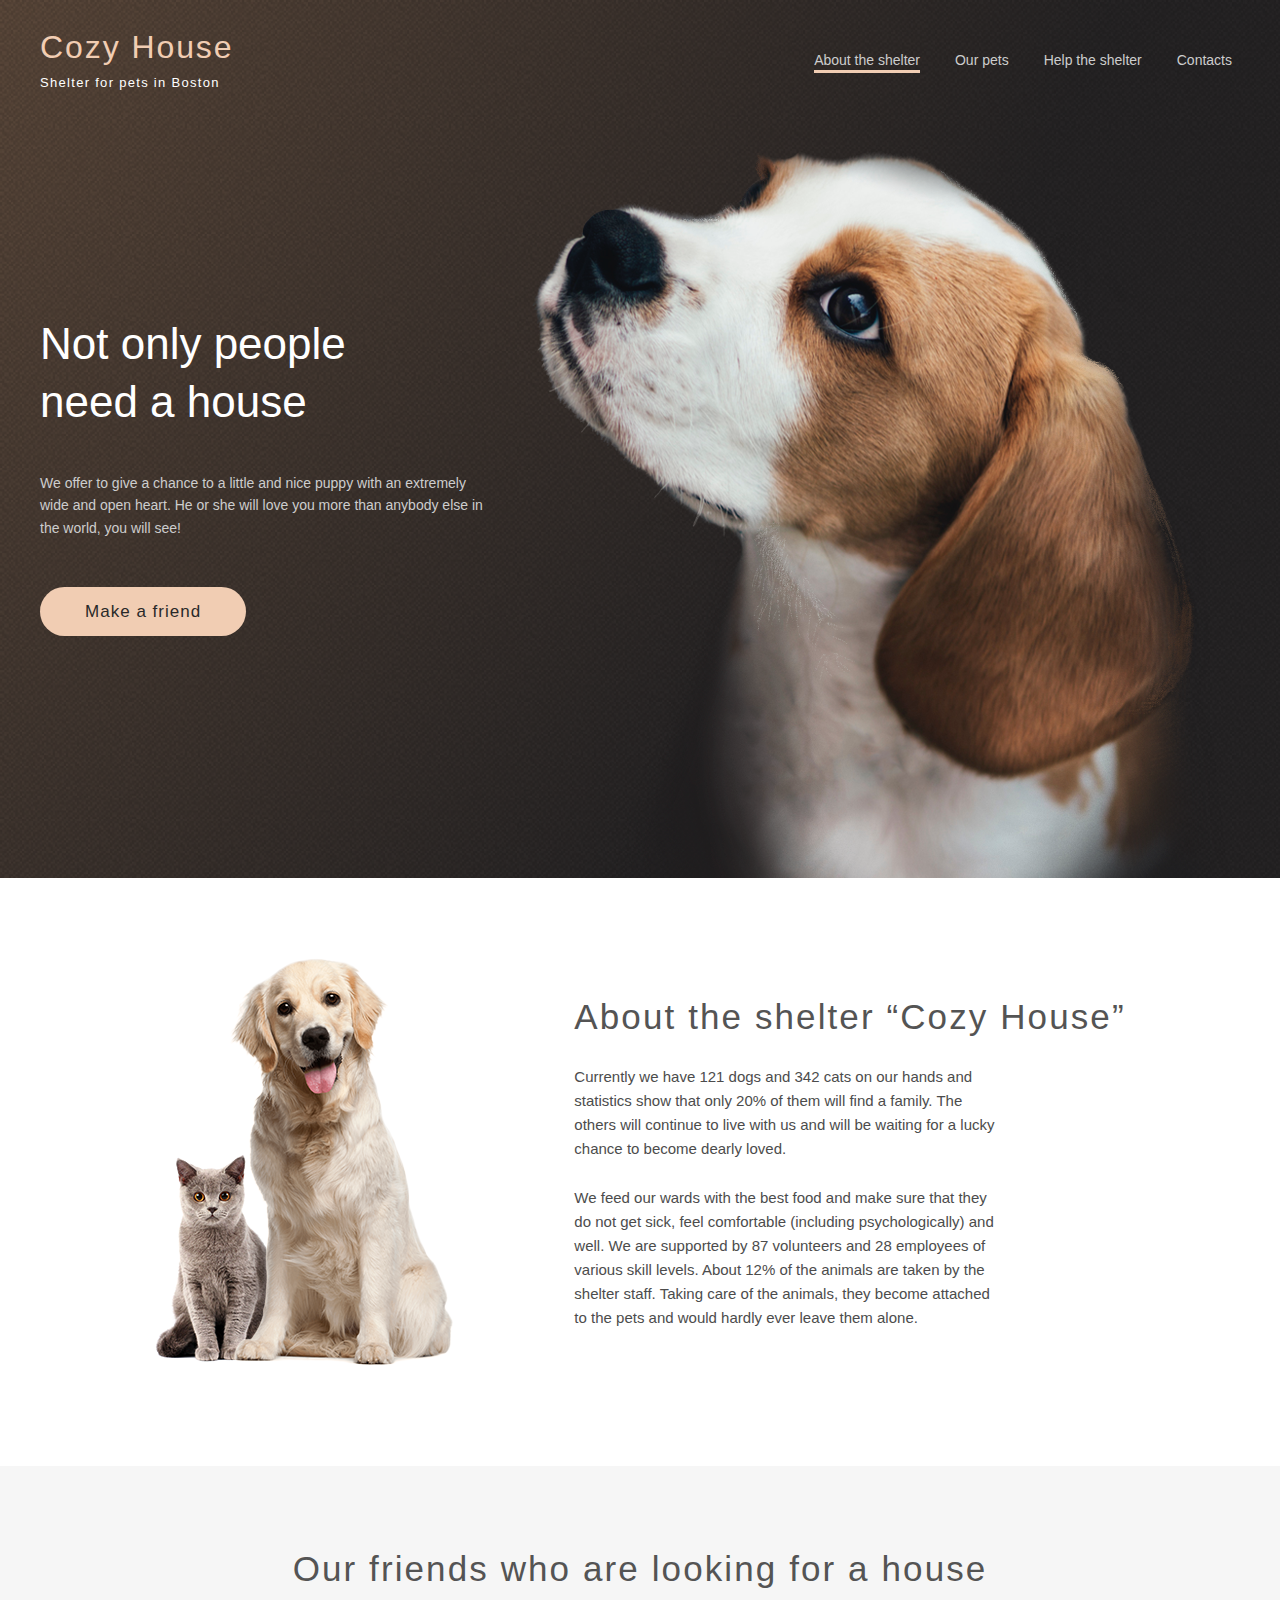
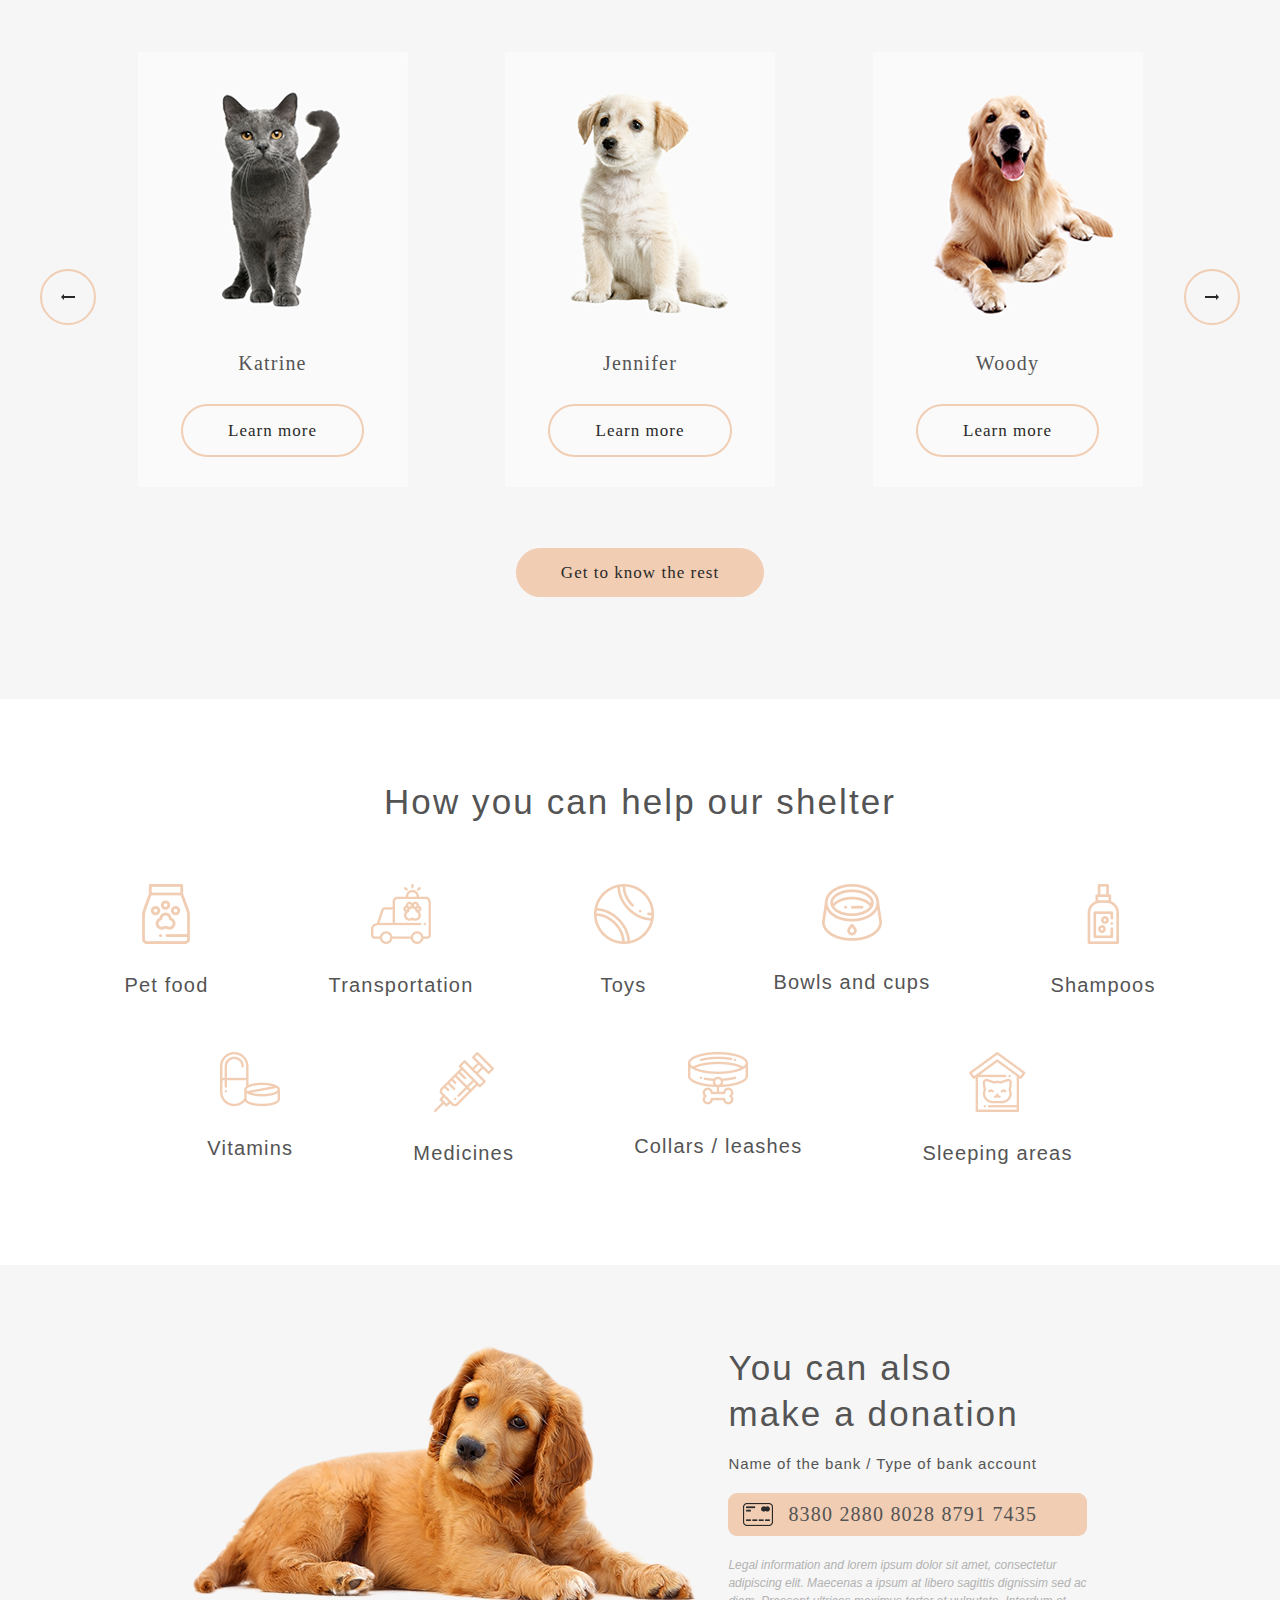
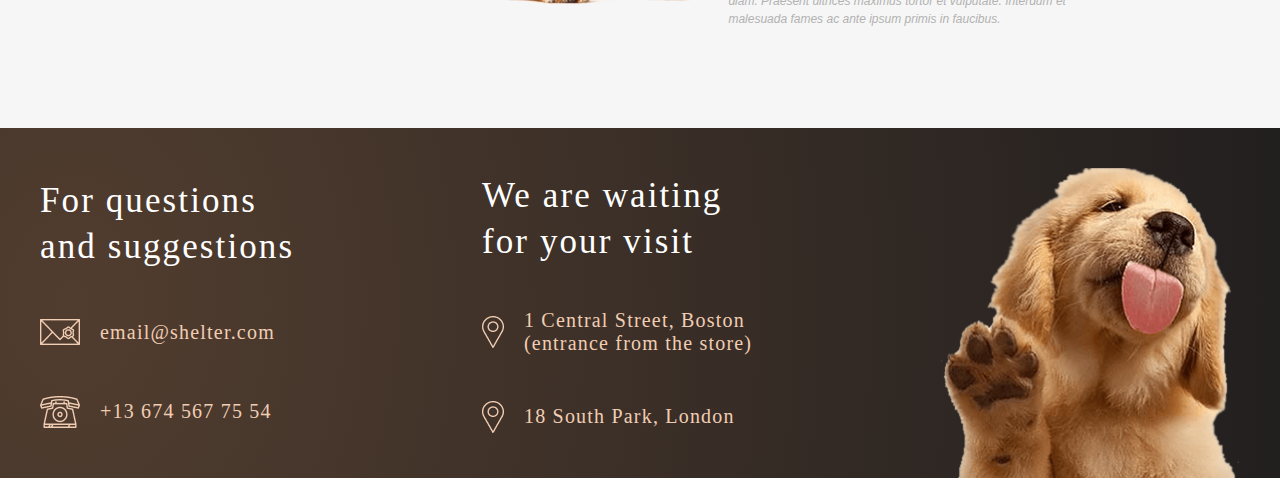
==== commit 29a908fd: "fix: problem with display slider" ====
--- a/shelter/pages/main/index.html
+++ b/shelter/pages/main/index.html
@@ -137,39 +137,41 @@
                     are looking for a house
                 </h3>
                 <div class="our-friends__slider">
+                    <div class="slider__wrapper">
+                        <div class="slider__item">
+                            <img src="img/slider/slider__elem-cat.png" alt="">
+                            <p class="slider__name">
+                                Katrine
+                            </p>
+                            <div class="slider__button-wrapper">
+                                <a href="#" class="slider__button">Learn more</a>
+                            </div>
+                        </div>
+                        <div class="slider__item">
+                            <img src="img/slider/slider__elem-dog.png" alt="">
+                            <p class="slider__name">
+                                Jennifer
+                            </p>
+                            <div class="slider__button-wrapper">
+                                <a href="#" class="slider__button">Learn more</a>
+                            </div>
+                        </div>
+                        <div class="slider__item">
+                            <img src="img/slider/slider__elem-dog2.png" alt="">
+                            <p class="slider__name">
+                                Woody
+                            </p>
+                            <div class="slider__button-wrapper">
+                                <a href="#" class="slider__button">Learn more</a>
+                            </div>
+                        </div>
+                    </div>
                     <div class="arrow__wrapper">
                         <div class="arrow-right">
                             <img src="img/Arrow-left.png" alt="">
                         </div>
                         <div class="arrow-left">
                             <img src="img/Arrow-left.png" alt="">
-                        </div>
-                    </div>
-                    <div class="slider__item">
-                        <img src="img/slider/slider__elem-cat.png" alt="">
-                        <p class="slider__name">
-                            Katrine
-                        </p>
-                        <div class="slider__button-wrapper">
-                            <a href="#" class="slider__button">Learn more</a>
-                        </div>
-                    </div>
-                    <div class="slider__item">
-                        <img src="img/slider/slider__elem-dog.png" alt="">
-                        <p class="slider__name">
-                            Jennifer
-                        </p>
-                        <div class="slider__button-wrapper">
-                            <a href="#" class="slider__button">Learn more</a>
-                        </div>
-                    </div>
-                    <div class="slider__item">
-                        <img src="img/slider/slider__elem-dog2.png" alt="">
-                        <p class="slider__name">
-                            Woody
-                        </p>
-                        <div class="slider__button-wrapper">
-                            <a href="#" class="slider__button">Learn more</a>
                         </div>
                     </div>
                 </div>
--- a/shelter/pages/main/css/main.css
+++ b/shelter/pages/main/css/main.css
@@ -429,6 +429,9 @@
 /* slider */
 
 .our-friends__slider {
+ 
+}
+.slider__Wrapper {
   display: flex;
   align-items: center;
   position: relative;
@@ -442,10 +445,12 @@
   border: 2px solid #F1CDB3;
   padding: 23px 19px;
   cursor: pointer;
+  top: 50%;
 }
 .arrow-left {
   position: absolute;
   left: 0;
+  top: 50%;
   border-radius: 100px;
   border: 2px solid #F1CDB3;
   padding: 23px 19px;
@@ -504,9 +509,7 @@
  .header__down-right {
    min-width: 100%;
  }
- .slider__item:last-child {
-   display: none;
- }
+
  .our-friends .container {
    padding: 0px 30px;
  }
@@ -519,9 +522,7 @@
  .header__up {
    padding-top: 30px;
  }
- .our-friends__slider {
-   padding: 0px 20px;
- }
+
  .dog-picture {
   max-width: 593px;
     float: right;
@@ -571,6 +572,9 @@
   .header__down {
     flex-direction: column;
   }
+  .slider__item:last-child {
+    display: none;
+  }
 }
 /* burger */
 
@@ -676,9 +680,23 @@
   top: 0;
   transition: 1s ease;
 }
+
 @media(max-width:450px) {
   .nav-bar__items {
     right: 5%;
+  }
+  .arrow__wrapper {
+    display: flex;
+    flex-direction: row-reverse;
+    width: 100%;
+    justify-content: space-around;
+    margin-top: 20px;
+  }
+  .arrow-right {
+    position: relative;
+  }
+  .arrow-left {
+    position: relative;
   }
   .footer__left-title {
     text-align: center;
@@ -743,22 +761,13 @@
     line-height: 16.5px;
     font-size: 15px;
   }
-  .arrow-right {
+
+  .our-friends__slider {
+    flex-direction: column;
     position: relative;
   }
-  .arrow-left {
-    position: relative;
-  }
-  .our-friends__slider {
-    flex-direction: column-reverse;
-  }
-  .arrow__wrapper {
-    display: flex;
-    flex-direction: row-reverse;
-    width: 80%;
-    justify-content: space-between;
-    margin-top: 20px;
-  }
+ 
+ 
   .addition__left {
     min-width: 100%;
     margin-right: 0;
@@ -784,4 +793,12 @@
   .slider__item:nth-last-child(-n+2) {
     display: none;
   }
+}
+.slider__wrapper {
+  display: flex;
+  align-items: center;
+  justify-content: space-evenly;
+}
+.our-friends__slider {
+  position: relative;
 }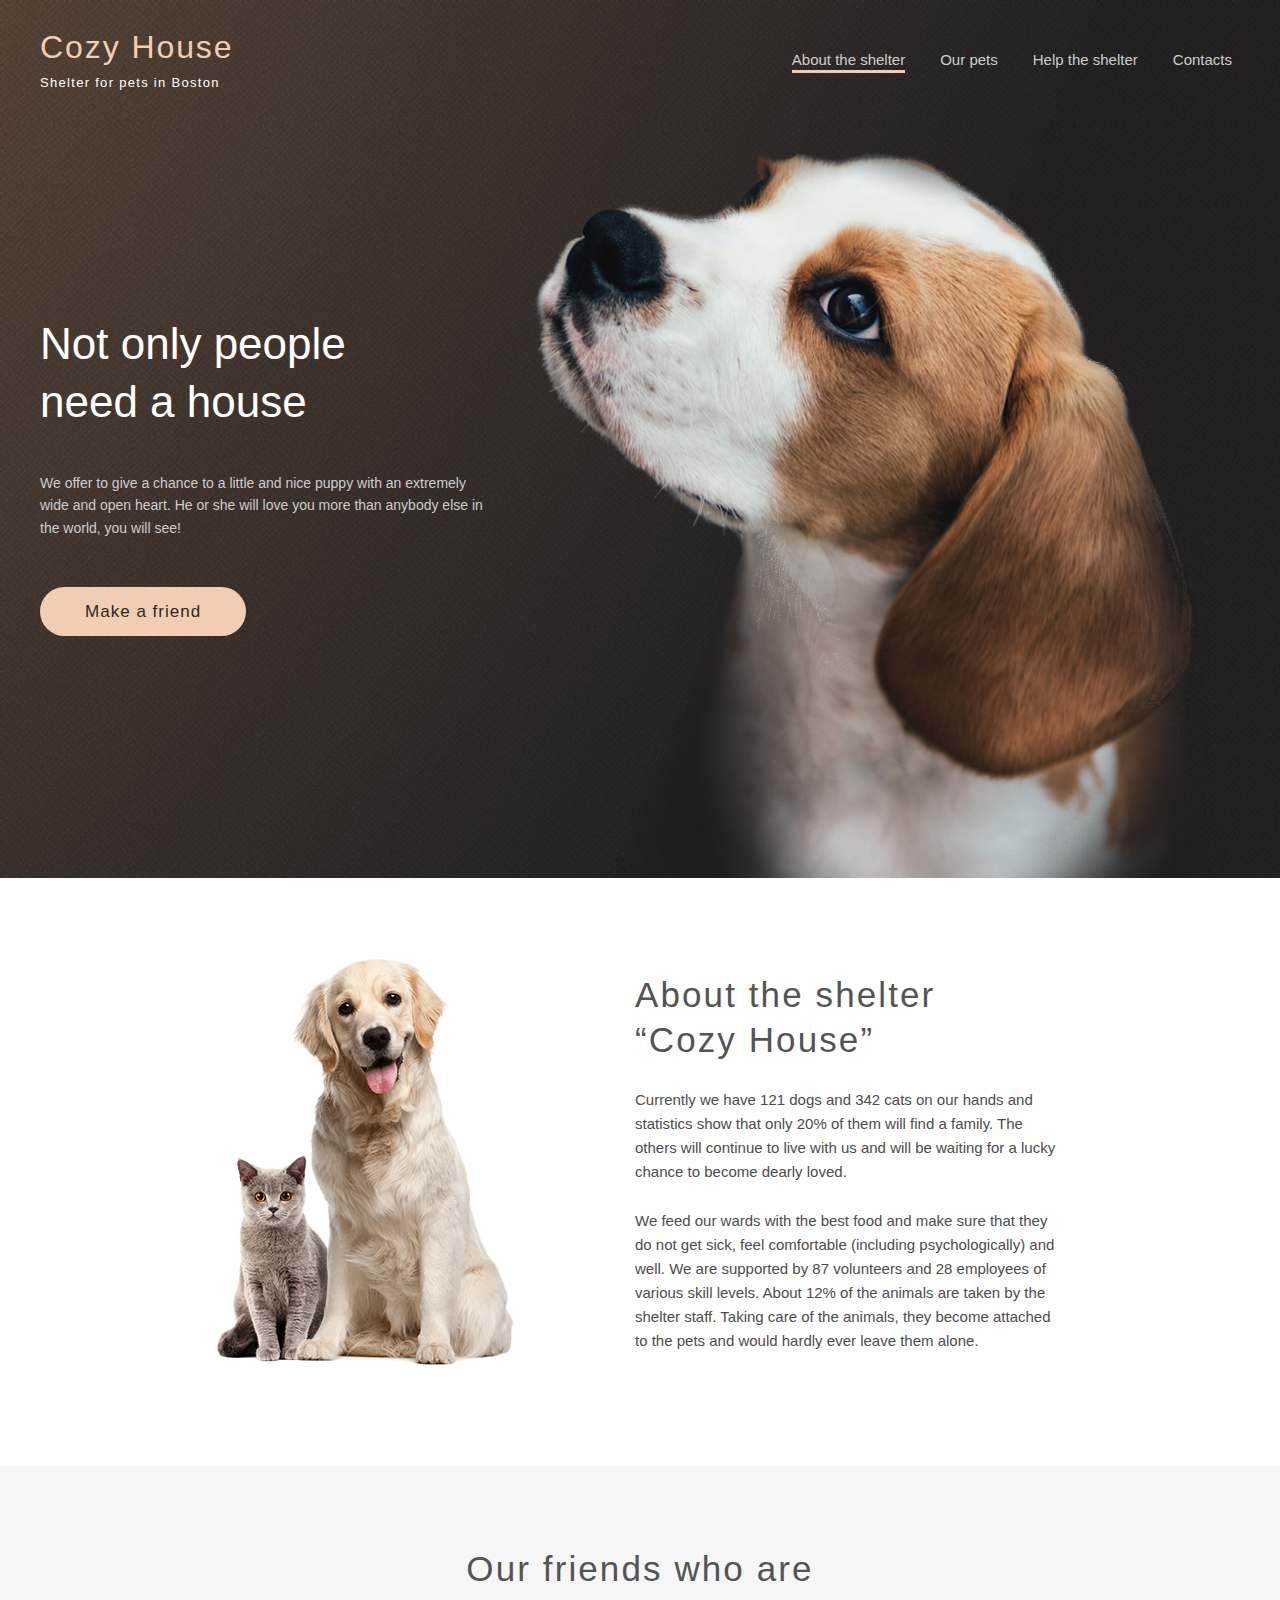
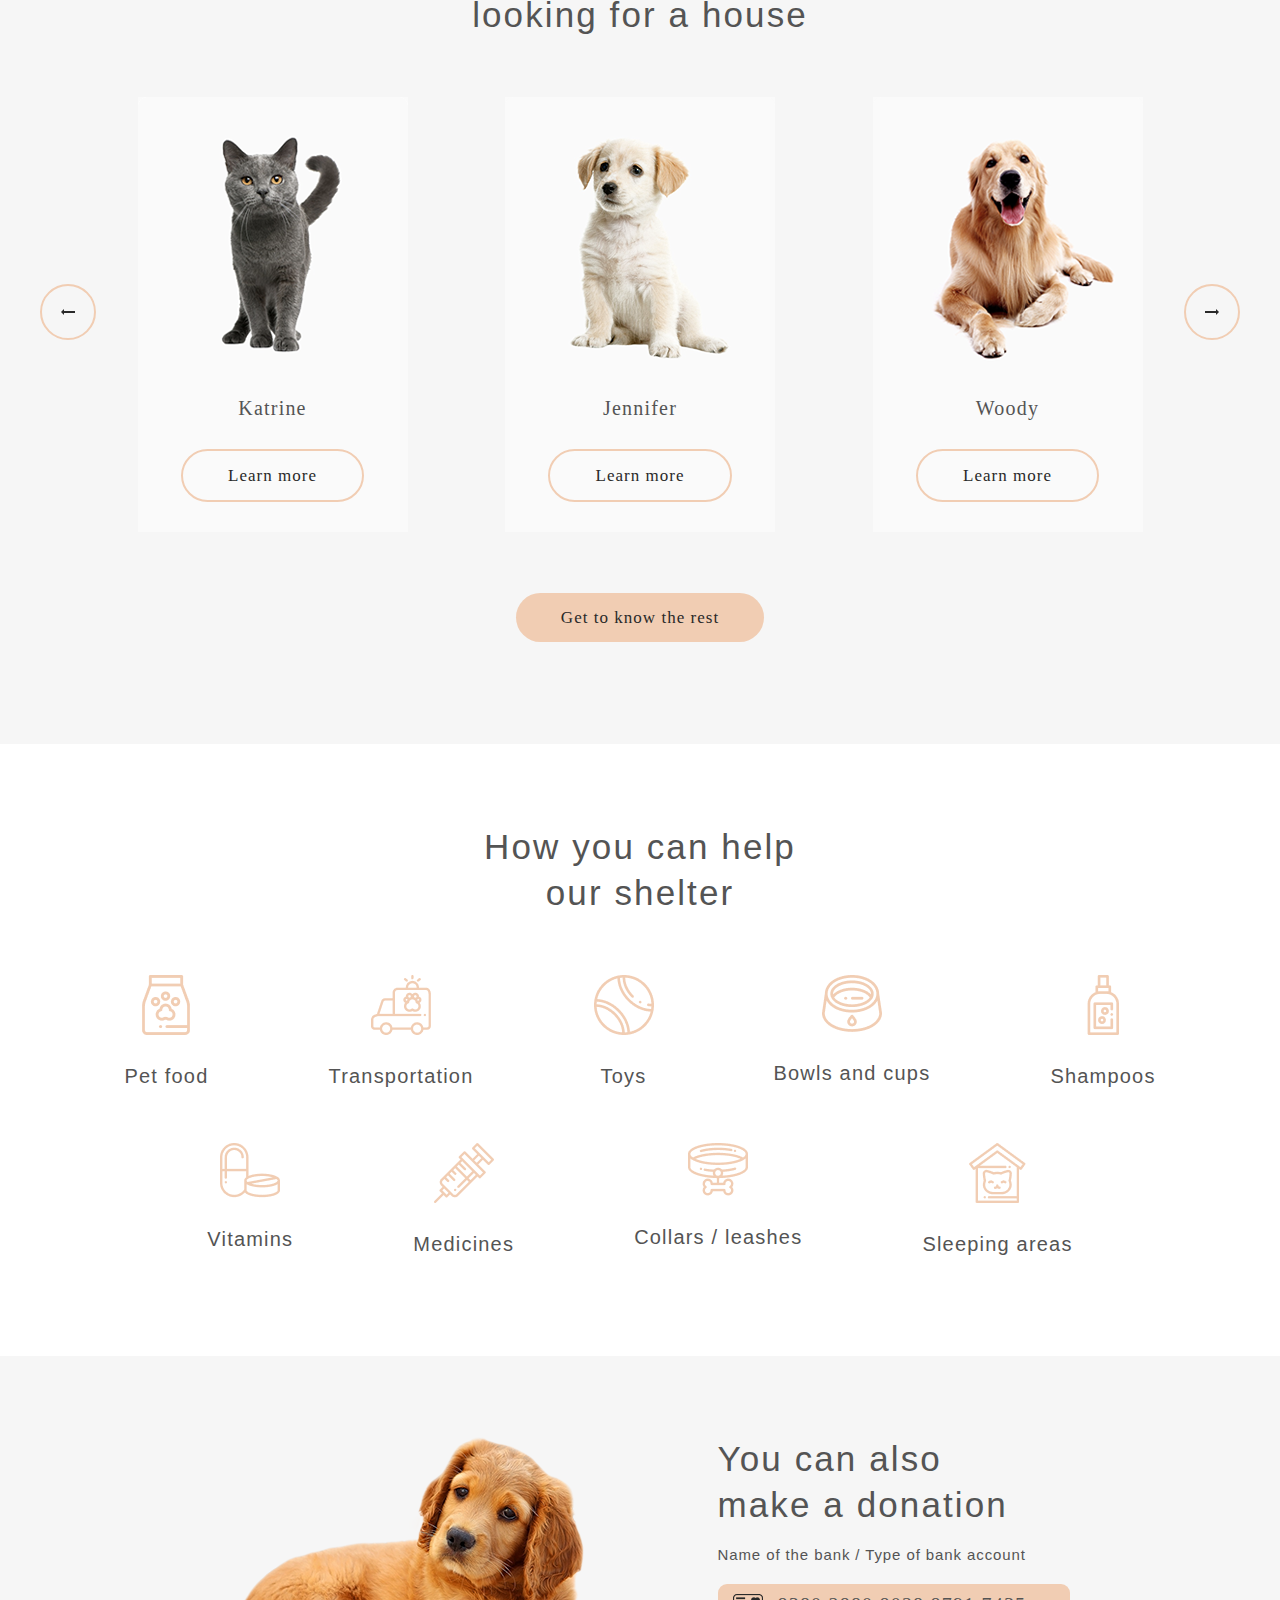
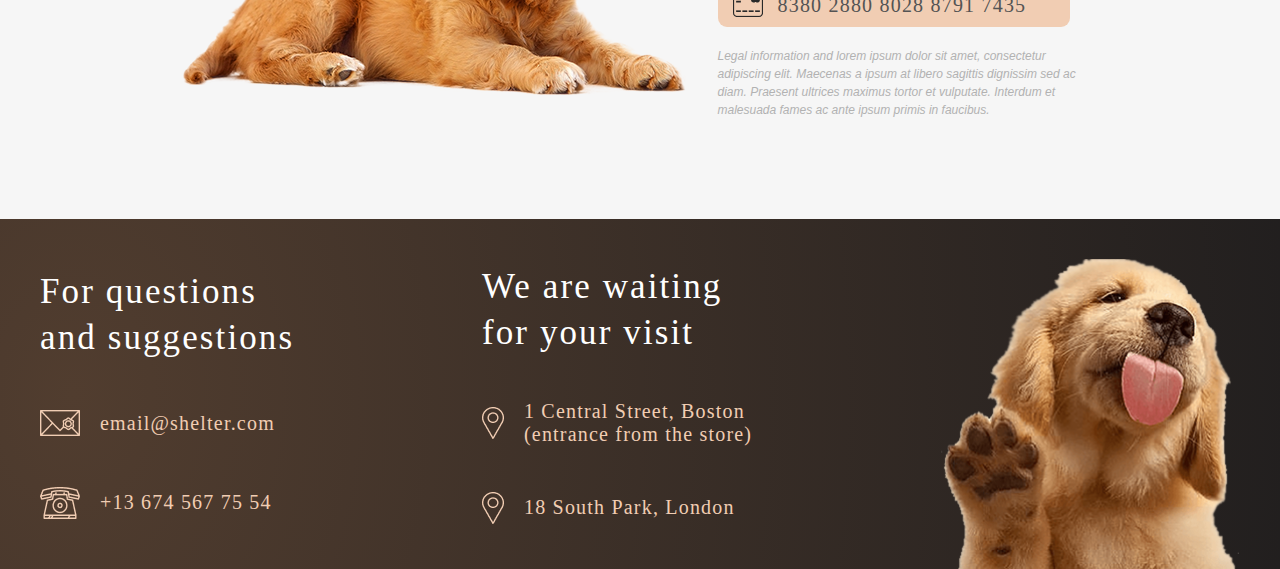
==== commit 4155f4d5: "fix: block layout" ====
--- a/shelter/pages/main/index.html
+++ b/shelter/pages/main/index.html
@@ -16,7 +16,7 @@
             <div class="burger">
                 <span class="burger-line"></span> 
              </div>
-            <div class="container">
+            <div class="container burger__container">
                 <div class="header__up">
                     <div class="header__logo">
                         <a href="index.html">
@@ -106,24 +106,24 @@
             <div class="container">
                 <div class="about__wrapper">
                     <div class="about__left">
-                        <img src="img/about__dog.png" alt="">
+                        <img src="img/about__dog.png" class="about__left-img" alt="">
                     </div>
                     <div class="about__right">
                         <h3 class="about__title">
-                            About the shelter “Cozy House”
+                            About the shelter<br> “Cozy House”
                         </h3>
                         <div class="about__first-text text">
-                            Currently we have 121 dogs and 342 cats on our hands and<br>
-                             statistics show that only 20% of them will find a family. The<br>
-                             others will continue to live with us and will be waiting for a lucky<br>
+                            Currently we have 121 dogs and 342 cats on our hands and
+                             statistics show that only 20% of them will find a family. The
+                             others will continue to live with us and will be waiting for a lucky
                               chance to become dearly loved.
                         </div>
                         <div class="about__second-text text">
-                            We feed our wards with the best food and make sure that they<br>
-                             do not get sick, feel comfortable (including psychologically) and<br>
-                              well. We are supported by 87 volunteers and 28 employees of<br>
-                               various skill levels. About 12% of the animals are taken by the<br>
-                                shelter staff. Taking care of the animals, they become attached<br>
+                            We feed our wards with the best food and make sure that they
+                             do not get sick, feel comfortable (including psychologically) and
+                              well. We are supported by 87 volunteers and 28 employees of
+                               various skill levels. About 12% of the animals are taken by the
+                                shelter staff. Taking care of the animals, they become attached
                                 to the pets and would hardly ever leave them alone.
                         </div>
                     </div>
@@ -139,7 +139,7 @@
                 <div class="our-friends__slider">
                     <div class="slider__wrapper">
                         <div class="slider__item">
-                            <img src="img/slider/slider__elem-cat.png" alt="">
+                            <img src="img/slider/slider__elem-cat.png" class="slider__item-custom" alt="">
                             <p class="slider__name">
                                 Katrine
                             </p>
@@ -183,7 +183,7 @@
         <section class="help" id="help">
             <div class="container help__title-container">
                 <h3 class="help__title">
-                    How you can help
+                    How you can help<br>
                     our shelter
                 </h3>
                 <div class="help__grid-items">
@@ -266,7 +266,7 @@
             <div class="container">
                 <div class="addition__wrapper">
                     <div class="addition__left">
-                        <img src="img/donation__dog.png" alt="">
+                        <img src="img/donation__dog.png" class="addition__img-custom" alt="">
                     </div>
                     <div class="addition__right">
                         <h3 class="addition__title">
@@ -281,9 +281,9 @@
                             <a href="##" class="credit-card">8380 2880 8028 8791 7435</a>
                         </div>
                         <div class="addition__bottom">
-                            Legal information and lorem ipsum dolor sit amet, consectetur<br>
-                             adipiscing elit. Maecenas a ipsum at libero sagittis dignissim sed ac<br>
-                              diam. Praesent ultrices maximus tortor et vulputate. Interdum et<br>
+                            Legal information and lorem ipsum dolor sit amet, consectetur
+                             adipiscing elit. Maecenas a ipsum at libero sagittis dignissim sed ac
+                              diam. Praesent ultrices maximus tortor et vulputate. Interdum et
                                malesuada fames ac ante ipsum primis in faucibus.
                         </div>
                     </div>
--- a/shelter/pages/main/css/main.css
+++ b/shelter/pages/main/css/main.css
@@ -151,6 +151,7 @@
   color: #CDCDCD;
   line-height: 24px;
   padding-bottom: 2px;
+  font-size: 15px;
 }
 .nav-bar__item:hover {
   color: #FAFAFA;
@@ -249,16 +250,16 @@
 } 
 .about__first-text {
   padding-bottom: 25px;
+  max-width: 430px;
 }
 .about__second-text {
+  max-width: 430px;
 }
 
 /* help */
 .help {
   padding: 80px 0px 100px 0px;
   text-align: center;
-}
-.container {
 }
 .help__title {
   padding-bottom: 60px;
@@ -317,7 +318,7 @@
   background-color: #F1CDB3;
   border-radius: 9px;
   padding: 10px 15px;
-
+max-width: 352px;
 }
 .credit-card {
   letter-spacing: 0.06em;
@@ -330,6 +331,7 @@
   font-style: italic;
   color: #B2B2B2;
   margin-top: 20px;
+  max-width: 380px;
   font-size: 12px;
 line-height: 18px;
 }
@@ -406,6 +408,8 @@
 .our-friends__title {
   text-align: center;
   padding: 80px 0px 60px 0px;
+  max-width: 400px;
+  margin: 0 auto;
 }
 
 .our-friends__button {
@@ -445,12 +449,12 @@
   border: 2px solid #F1CDB3;
   padding: 23px 19px;
   cursor: pointer;
-  top: 50%;
+  top: 43%;
 }
 .arrow-left {
   position: absolute;
   left: 0;
-  top: 50%;
+  top: 43%;
   border-radius: 100px;
   border: 2px solid #F1CDB3;
   padding: 23px 19px;
@@ -502,6 +506,7 @@
   .header__down-left {
     max-width: 460px;
     padding-right: 0px;
+    margin-bottom: 115px;
   }
  .header__button {
    text-align: center;
@@ -509,7 +514,9 @@
  .header__down-right {
    min-width: 100%;
  }
-
+ .header__nav-bar {
+   margin-right: 0;
+ }
  .our-friends .container {
    padding: 0px 30px;
  }
@@ -524,8 +531,11 @@
  }
 
  .dog-picture {
-  max-width: 593px;
+  max-width: 569px;
     float: right;
+}
+.header .container {
+  padding: 0px 30px;
 }
 }
 @media(max-width:1000px) {
@@ -598,7 +608,7 @@
 }
 .burger-line::before {
   content: "";
-  top: -15px;
+  top: -10px;
   transition: top 300ms 300ms, transform 300ms cubic-bezier(0.23, 1, 0.32, 1);
   width: 30px;
   position: absolute;
@@ -610,7 +620,7 @@
 }
 .burger-line::after {
   content: "";
-  bottom: -15px;
+  bottom: -10px;
   transition: bottom 300ms 300ms, transform 300ms cubic-bezier(0.23, 1, 0.32, 1);
 width: 30px;
 position: absolute;
@@ -633,6 +643,12 @@
   }
   .burger {
     display: block;
+    position: absolute;
+    right: 33px;
+    top: 50px;
+    width: 50px;
+    height: 50px;
+    cursor: pointer;
   }
   .nav-bar__item {
     font-size: 32px;
@@ -659,7 +675,7 @@
   display: flex;
 }
 .header__black-bg {
-  background: black;
+  background: #292929;
     height: 100%;
     width: 320px;
     right: 0;
@@ -682,9 +698,7 @@
 }
 
 @media(max-width:450px) {
-  .nav-bar__items {
-    right: 5%;
-  }
+ 
   .arrow__wrapper {
     display: flex;
     flex-direction: row-reverse;
@@ -729,8 +743,9 @@
  
 }
 @media(max-width:320px) {
-  .container {
-    padding: 0px 25px;
+ .header .container {
+    padding: 0px 30px 0px 10px;
+    
   }
   .header__title {
     line-height: 33px;
@@ -757,10 +772,7 @@
     line-height: 32.5px;
     font-size: 25px;
   }
-  .credit-card {
-    line-height: 16.5px;
-    font-size: 15px;
-  }
+ 
 
   .our-friends__slider {
     flex-direction: column;
@@ -778,6 +790,132 @@
   .help__grid-items {
     justify-content: normal;
   }
+ 
+  .nav-bar__item {
+    font-size: 32px;
+    line-height: 51.2px;
+  }
+  .header__up {
+    padding-top: 19px;
+  }
+  
+}
+@media(max-width:750px) {
+  .slider__item:nth-last-child(-n+2) {
+    display: none;
+  }
+}
+.slider__wrapper {
+  display: flex;
+  align-items: center;
+  justify-content: space-evenly;
+}
+.our-friends__slider {
+  position: relative;
+}
+@media(max-width:768px) {
+  .addition__left {
+    margin-right: 0;
+  }
+  .addition__right {
+    margin-right: 30px;
+  }
+}
+@media(max-width:376px) {
+  .header .burger__container {
+    padding: 0px 30px 0px 10px;
+  }
+}
+@media(max-width:320px) {
+  .header .burger__container {
+    padding: 0px 10px 0px 10px;
+}
+.header__content {
+  color: #CDCDCD;
+  line-height: 160%;
+  padding: 42px 0px 34px 0px;
+}
+.dog-picture {
+  max-width: 270px;
+}
+.about {
+  padding-top: 42px;
+  padding-bottom: 42px;
+}
+.about .container {
+  padding: 0px 25px;
+}
+.about__left {
+  margin-right: 0px;
+  margin-top: 42px;
+}
+.our-friends__title {
+  text-align: center;
+  padding: 42px 0px 42px 0px;
+}
+.slider__item-custom {
+  min-width: 270px;
+}
+.our-friends .container {
+  padding: 0px 25px;
+}
+.our-friends__button {
+  text-align: center;
+  padding: 55px 0px 55px 0px;
+}
+.help__title {
+  padding-bottom: 42px;
+}
+.help {
+  padding: 42px 0px 42px 0px;
+  text-align: center;
+}
+
+.footer__container .container {
+  padding: 0px 10px;
+}
+.footer__location {
+  font-size: 20px;
+  font-family: 'Georgia';
+  line-height: 115%;
+  letter-spacing: 0.06em;
+  margin-left: 20px;
+  color: #F1CDB3;
+}
+.footer__item:last-child {
+  width: 260px;
+  justify-content: center;
+  padding-top: 40px;
+}
+.help__item {
+  padding-bottom: 10px;
+}
+.addition__img-custom {
+  max-width: 260px;
+}
+.about__left-img {
+  max-width: 260px;
+}
+}
+
+@media(max-width:462px) {
+  .addition {
+    padding: 42px 0px 42px 0px;
+    background-color: #F6F6F6;
+  }
+  .addition__right {
+     margin-right: 0px; 
+  }
+  .addition .container {
+    padding: 0px 19px;
+  }
+  .addition__bank-name {
+    letter-spacing: normal;
+  }
+  .addition__left {
+    min-width: auto;
+    margin-top: 42px;
+  }
   .addition__title {
     font-size: 25px;
     line-height: 32.5px;
@@ -788,17 +926,9 @@
     font-size: 15px ;
     line-height: 24px;
   }
-}
-@media(max-width:750px) {
-  .slider__item:nth-last-child(-n+2) {
-    display: none;
-  }
-}
-.slider__wrapper {
-  display: flex;
-  align-items: center;
-  justify-content: space-evenly;
-}
-.our-friends__slider {
-  position: relative;
-}+  .credit-card {
+    line-height: 16.5px;
+    font-size: 15px;
+  }
+}
+
